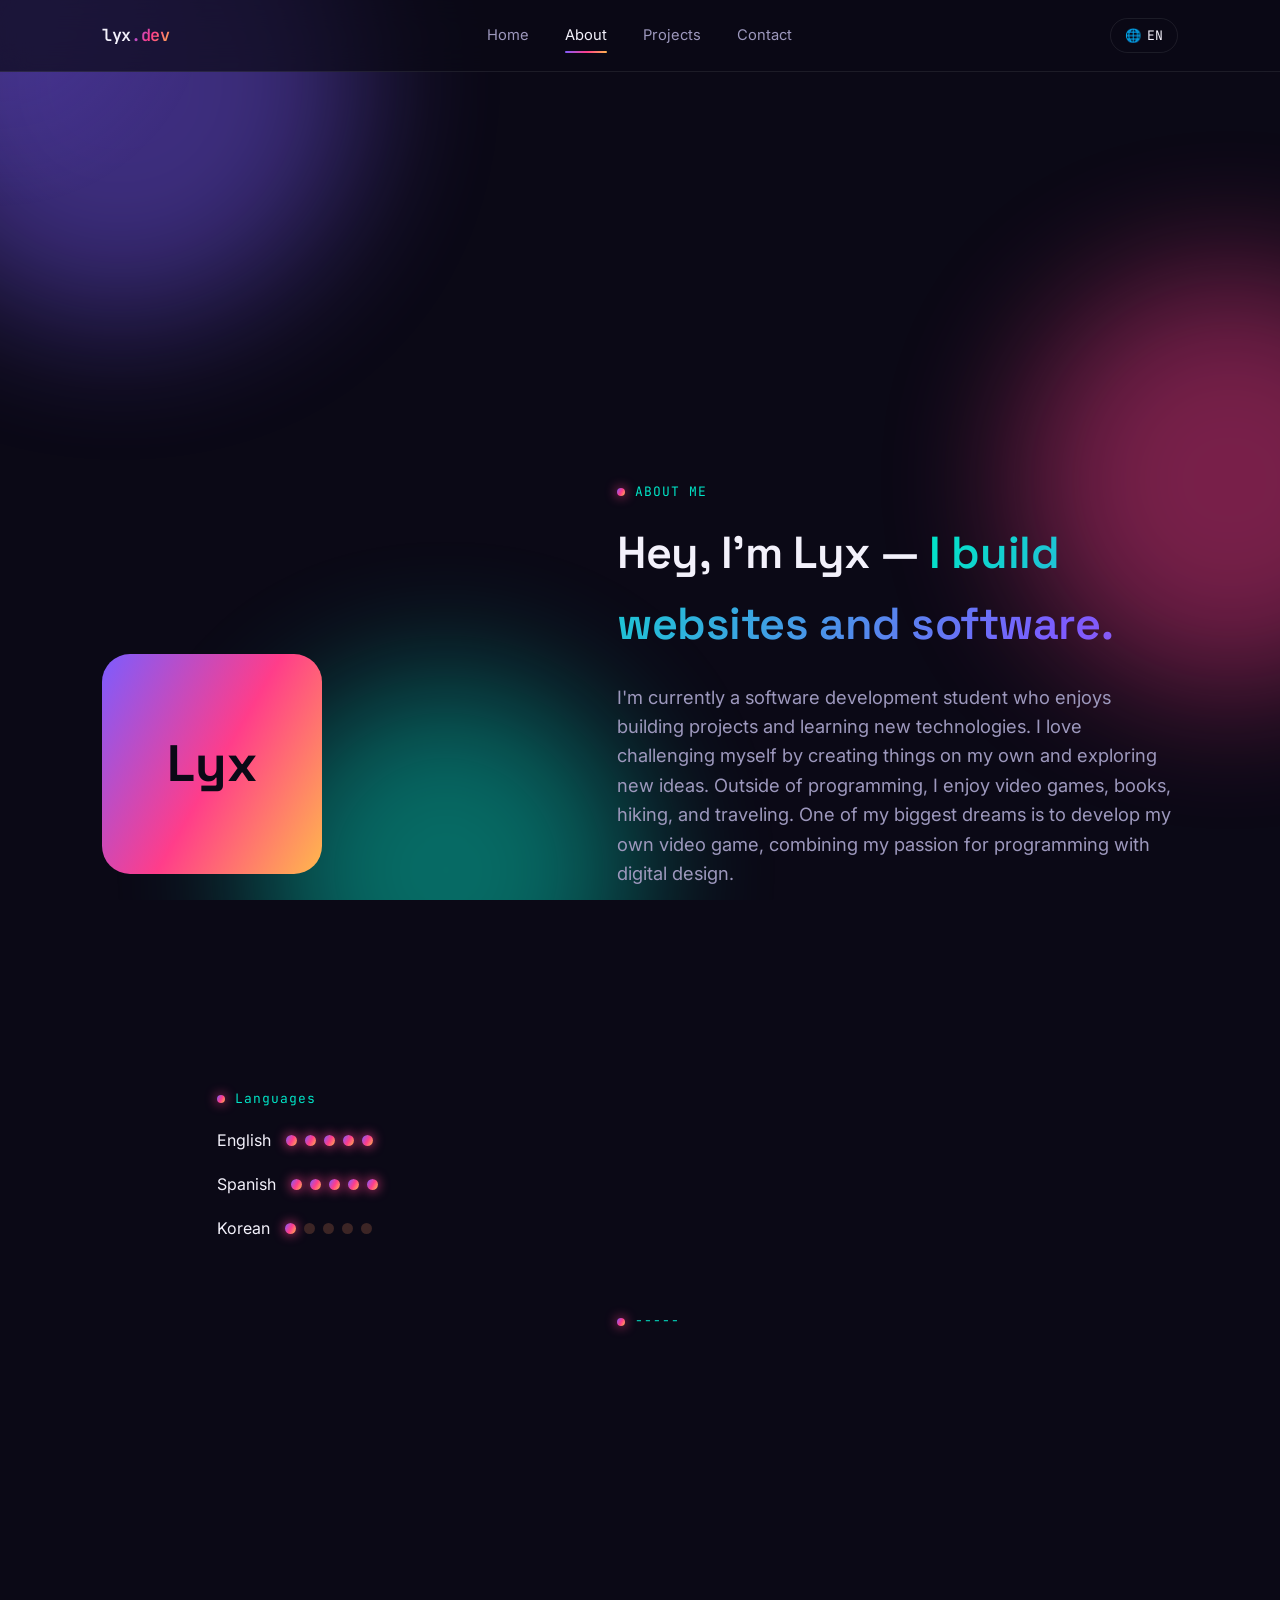
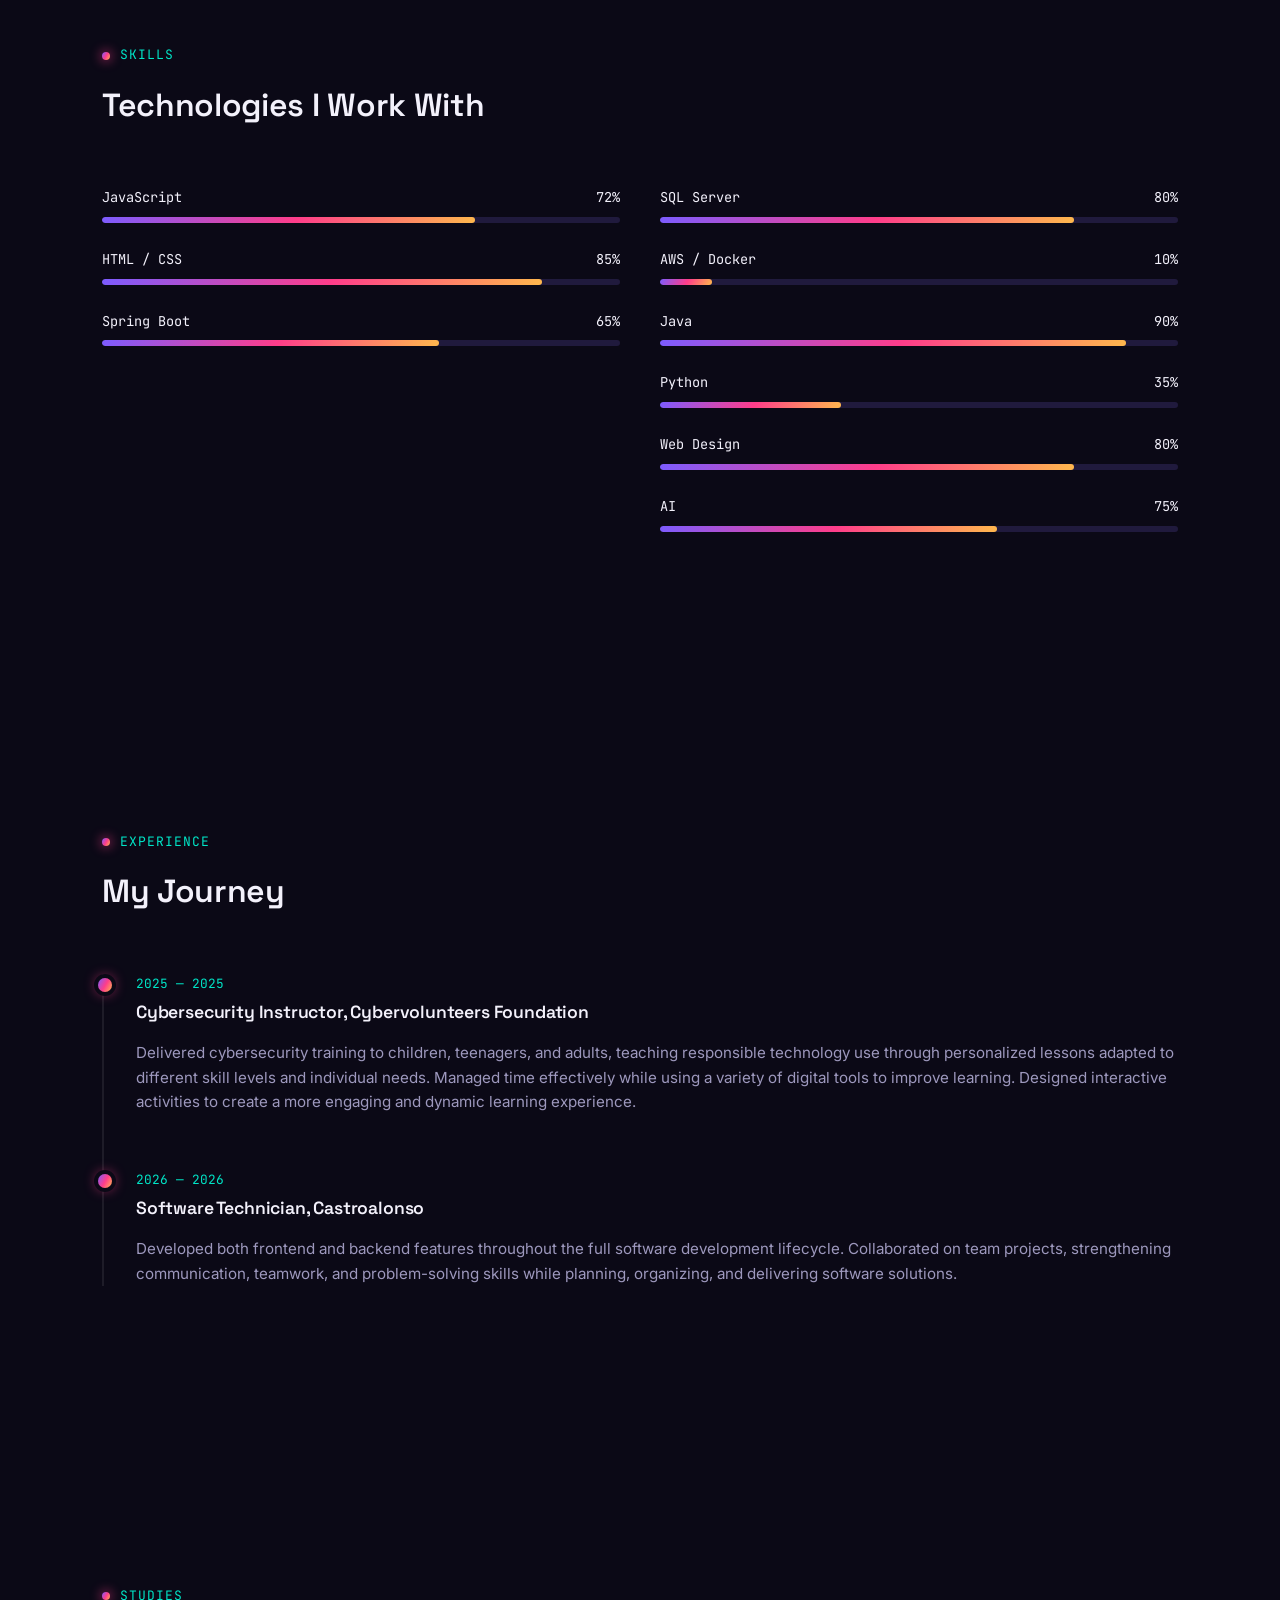
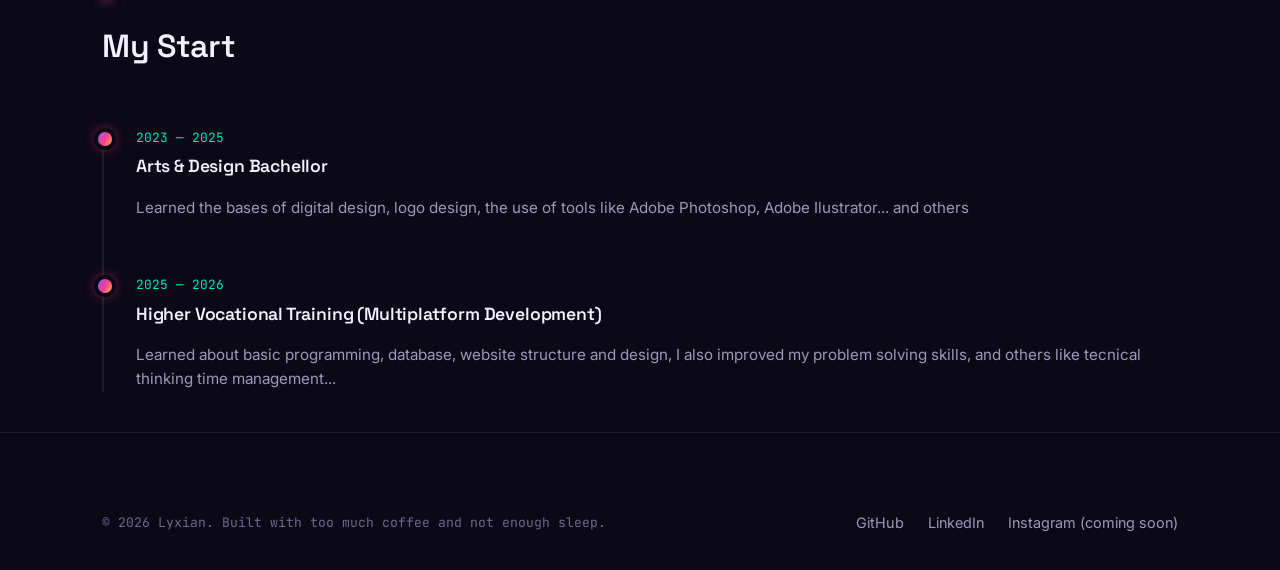
==== about.html @ 9cbb089c "Added other things likeeee languages, and modified the css" ====
<!doctype html>
<html lang="en">
	<head>
		<meta charset="UTF-8" />
		<meta name="viewport" content="width=device-width, initial-scale=1.0" />
		<title>About — Lyxian</title>

		<link rel="preconnect" href="https://fonts.googleapis.com" />
		<link
			href="https://fonts.googleapis.com/css2?family=Space+Grotesk:wght@500;600;700&family=Inter:wght@400;500;600&family=JetBrains+Mono:wght@400;500;600&display=swap"
			rel="stylesheet"
		/>

		<link rel="stylesheet" href="style.css" />
	</head>

	<body>
		<div class="blobs">
			<div class="blob blob-1"></div>
			<div class="blob blob-2"></div>
			<div class="blob blob-3"></div>
		</div>

		<div class="cursor-glow"></div>

		<header class="site-nav">
			<div class="nav-inner">
				<a href="index.html" class="logo">lyx<span>.dev</span></a>

				<nav class="nav-links">
					<a href="index.html" data-i18n="nav_home">Home</a>
					<a href="about.html" data-i18n="nav_about">About</a>
					<a href="projects.html" data-i18n="nav_projects">Projects</a>
					<a href="contact.html" data-i18n="nav_contact">Contact</a>
				</nav>

				<button class="nav-toggle" aria-label="Toggle menu">☰</button>
			</div>
		</header>

		<main>
			<section
				class="wrap"
				style="
					padding-top: 80px;
					display: grid;
					grid-template-columns: 0.9fr 1.1fr;
					gap: 56px;
					align-items: center;
				"
			>
				<div class="reveal">
					<div
						style="
							width: 220px;
							height: 220px;
							border-radius: 28px;
							background: var(--gradient-main);
							display: flex;
							align-items: center;
							justify-content: center;
							font-family: var(--font-display);
							font-size: 3.2rem;
							font-weight: 700;
							color: #0b0916;
						"
					>
						Lyx
					</div>
				</div>

				<div class="reveal">
					<p class="eyebrow" data-i18n="about_eyebrow">ABOUT ME</p>

					<h1 style="font-size: clamp(2rem, 4vw, 2.8rem)">
						<span data-i18n="about_title_1"> Hey, I'm Lyx — </span>

						<span class="gradient-text" data-i18n="about_title_2">
							I build websites and software.
						</span>
					</h1>

					<p class="lead" style="max-width: 640px" data-i18n="about_lead">
						Hello, I'm Lyx, I'm 20 years old, I'm currently a software development student who enjoys building
						projects and learning new technologies. I love challenging myself by
						creating things on my own and exploring new ideas. Outside of
						programming, I enjoy video games, books, hiking, drawing and traveling.
						I also love listening to music at every time I can.
						One of my biggest dreams is to develop my own video game, combining my
						passion for programming with digital design.
					</p>
					<div class="reveal">
					<p class="eyebrow2" data-i18n="lang_eyebrow">Languages</p>

						<p class="lead" style="max-width: 640px" data-i18n="lang_lead2">
							<div class="language-item">
  								<span class="language-name">English</span>
  									<div class="dots-container">
   										 <span class="dot active"></span>
   										 <span class="dot active"></span>
    									 <span class="dot active"></span>
  										 <span class="dot active"></span>
    									 <span class="dot active"></span> <!-- Empty dot -->
  									</div>
								</div>
						</p>
						<p class="lead" style="max-width: 640px" data-i18n="lang_lead2">
							<div class="language-item">
  								<span class="language-name">Spanish</span>
  									<div class="dots-container">
   										 <span class="dot active"></span>
   										 <span class="dot active"></span>
    									 <span class="dot active"></span>
  										 <span class="dot active"></span>
    									 <span class="dot active"></span> <!-- Empty dot -->
  									</div>
								</div>
						</p>

						<p class="lead" style="max-width: 640px" data-i18n="lang_lead2">
							<div class="language-item">
  								<span class="language-name">Korean</span>
  									<div class="dots-container">
   										 <span class="dot active"></span>
   										 <span class="dot"></span>
    									 <span class="dot"></span>
  										 <span class="dot"></span>
    									 <span class="dot"></span> <!-- Empty dot -->
  									</div>
								</div>
						</p>
					</h1>
				</div>

				<div class="reveal">
					<p class="eyebrow3" data-i18n="others_eyebrow">-----</p>
				</div>

			</section>
			<section class="wrap">
				<div class="section-head reveal">
					<p class="eyebrow" data-i18n="skills_eyebrow">SKILLS</p>
					<h2 style="font-size: 2rem" data-i18n="skills_title">
						Technologies I Work With
					</h2>
				</div>

				<div class="grid grid-2" style="gap: 40px">
					<div>
						<div class="skill-bar reveal" style="--pct: 72%">
							<div
								style="
									display: flex;
									justify-content: space-between;
									font-family: var(--font-mono);
									font-size: 0.85rem;
								"
							>
								<span>JavaScript</span><span>72%</span>
							</div>
							<div class="skill-bar-track">
								<div class="skill-bar-fill"></div>
							</div>
						</div>

						<div class="skill-bar reveal" style="--pct: 85%; margin-top: 26px">
							<div
								style="
									display: flex;
									justify-content: space-between;
									font-family: var(--font-mono);
									font-size: 0.85rem;
								"
							>
								<span>HTML / CSS</span><span>85%</span>
							</div>
							<div class="skill-bar-track">
								<div class="skill-bar-fill"></div>
							</div>
						</div>

						<div class="skill-bar reveal" style="--pct: 65%; margin-top: 26px">
							<div
								style="
									display: flex;
									justify-content: space-between;
									font-family: var(--font-mono);
									font-size: 0.85rem;
								"
							>
								<span>Spring Boot</span><span>65%</span>
							</div>
							<div class="skill-bar-track">
								<div class="skill-bar-fill"></div>
							</div>
						</div>

            
					</div>
          
					<div>
						<div class="skill-bar reveal" style="--pct: 80%">
							<div
								style="
									display: flex;
									justify-content: space-between;
									font-family: var(--font-mono);
									font-size: 0.85rem;
								"
							>
								<span>SQL Server</span><span>80%</span>
							</div>
							<div class="skill-bar-track">
								<div class="skill-bar-fill"></div>
							</div>
						</div>

						<div class="skill-bar reveal" style="--pct: 10%; margin-top: 26px">
							<div
								style="
									display: flex;
									justify-content: space-between;
									font-family: var(--font-mono);
									font-size: 0.85rem;
								"
							>
								<span>AWS / Docker</span><span>10%</span>
							</div>
							<div class="skill-bar-track">
								<div class="skill-bar-fill"></div>
							</div>
						</div>

						<div class="skill-bar reveal" style="--pct: 90%; margin-top: 26px">
							<div
								style="
									display: flex;
									justify-content: space-between;
									font-family: var(--font-mono);
									font-size: 0.85rem;
								"
							>
								<span>Java</span><span>90%</span>
							</div>
							<div class="skill-bar-track">
								<div class="skill-bar-fill"></div>
							</div>
						</div>

						<div class="skill-bar reveal" style="--pct: 35%; margin-top: 26px">
							<div
								style="
									display: flex;
									justify-content: space-between;
									font-family: var(--font-mono);
									font-size: 0.85rem;
								"
							>
								<span>Python</span><span>35%</span>
							</div>
							<div class="skill-bar-track">
								<div class="skill-bar-fill"></div>
							</div>
						</div>

						<div class="skill-bar reveal" style="--pct: 80%; margin-top: 26px">
							<div
								style="
									display: flex;
									justify-content: space-between;
									font-family: var(--font-mono);
									font-size: 0.85rem;
								"
							>
								<span>Web Design</span><span>80%</span>
							</div>
							<div class="skill-bar-track">
								<div class="skill-bar-fill"></div>
							</div>
						</div>
            <div class="skill-bar reveal" style="--pct: 65%; margin-top: 26px">
							<div
								style="
									display: flex;
									justify-content: space-between;
									font-family: var(--font-mono);
									font-size: 0.85rem;
								"
							>
								<span>AI</span><span>75%</span>
							</div>
							<div class="skill-bar-track">
								<div class="skill-bar-fill"></div>
							</div>
					</div>
				</div>
			</section>

			<section class="wrap">
				<div class="section-head reveal">
					<p class="eyebrow" data-i18n="exp_eyebrow">EXPERIENCE</p>
					<h2 style="font-size: 2rem" data-i18n="exp_title">My Journey</h2>
				</div>

				<div class="timeline reveal">
					<div class="timeline-item">
						<div class="timeline-year">2025 — 2025</div>

						<h3
							style="font-size: 1.1rem; margin-bottom: 4px"
							data-i18n="exp1_role"
						>
							Cybersecurity Instructor, Cybervolunteers Foundation
						</h3>

						<p style="color: var(--text-dim); font-size: 0.95rem">
							<span data-i18n="exp1_desc">
								Delivered cybersecurity training to children, teenagers, and
								adults, teaching responsible technology use through personalized
								lessons adapted to different skill levels and individual needs.
								Managed time effectively while using a variety of digital tools
								to improve learning. Designed interactive activities to create a
								more engaging and dynamic learning experience.
							</span>
						</p>
					</div>

					<div class="timeline-item">
						<div class="timeline-year">2026 — 2026</div>

						<h3
							style="font-size: 1.1rem; margin-bottom: 4px"
							data-i18n="exp2_role"
						>
							Software Technician, Castroalonso
						</h3>

						<p style="color: var(--text-dim); font-size: 0.95rem">
							<span data-i18n="exp2_desc">
								Developed both frontend and backend features throughout the full
								software development lifecycle. Collaborated on team projects,
								strengthening communication, teamwork, and problem-solving
								skills while planning, organizing, and delivering software
								solutions.
							</span>
						</p>
					</div>
				</div>
			</section>


			<section class="wrap2">
				<div class="section-head reveal">
					<p class="eyebrow" data-i18n="stu_eyebrow">STUDIES</p>
					<h2 style="font-size: 2rem" data-i18n="stu_title">My Start</h2>
				</div>

				<div class="timeline reveal">
					<div class="timeline-item">
						<div class="timeline-year">2023 — 2025</div>

						<h3
							style="font-size: 1.1rem; margin-bottom: 4px"
							data-i18n="stu1_role"
						>
							Arts & Design Bachellor
						</h3>

						<p style="color: var(--text-dim); font-size: 0.95rem">
							<span data-i18n="stu1_desc">
								Learned the bases of digital design, logo design, the use of tools like
								Adobe Photoshop, Adobe Ilustrator... and others
							</span>
						</p>
					</div>

					<div class="timeline-item">
						<div class="timeline-year">2025 — 2026</div>

						<h3
							style="font-size: 1.1rem; margin-bottom: 4px"
							data-i18n="stu2_role">

							Higher Vocational Training (Multiplatform Development)
						</h3>

						<p style="color: var(--text-dim); font-size: 0.95rem">
							<span data-i18n="stup2_desc">
								Learned about basic programming, database, website structure and design,
								I also improved my problem solving skills, and others like tecnical thinking
								time management...
							</span>
						</p>
					</div>
				</div>
			</section>
		</main>

		<footer>
			<div class="wrap footer-inner">
				<div class="footer-note" data-i18n="footer_note">
					© 2026 Lyxian. Built with too much coffee and not enough sleep.
				</div>

				<div class="footer-links">
					<a href="https://github.com/Lyxian0906">GitHub</a>
					<a href="https://www.linkedin.com/in/alba-manzano-lópez">LinkedIn</a>
					<a href="">Instagram (coming soon)</a>
				</div>
			</div>
		</footer>

		<script src="translations.js"></script>
		<script src="i18n.js"></script>
		<script src="script.js"></script>

		<script>
			document.querySelectorAll(".skill-bar").forEach((bar) => {
				const obs = new IntersectionObserver(
					(entries) => {
						entries.forEach((e) => {
							if (e.isIntersecting) {
								bar.classList.add("in");
								obs.unobserve(bar);
							}
						});
					},
					{ threshold: 0.3 },
				);

				obs.observe(bar);
			});
		</script>
	</body>
</html>
---- style.css ----
/* ============================================
   TOKENS
   ============================================ */
:root {
	--bg: #0b0916;
	--bg-soft: #120f24;
	--surface: #181430;
	--surface-2: #201a3d;
	--border: rgba(255, 255, 255, 0.08);
	--text: #f3f1fb;
	--text-dim: #9d98bd;
	--text-faint: #6b6790;

	--violet: #7c5cff;
	--pink: #ff3d8a;
	--amber: #ffb84d;
	--cyan: #00e5c7;

	--gradient-main: linear-gradient(
		120deg,
		var(--violet) 0%,
		var(--pink) 52%,
		var(--amber) 100%
	);
	--gradient-cyan: linear-gradient(120deg, var(--cyan), var(--violet));
	--gradient-text: linear-gradient(
		120deg,
		var(--cyan) 0%,
		var(--violet) 45%,
		var(--pink) 100%
	);

	--font-display: "Space Grotesk", sans-serif;
	--font-body: "Inter", sans-serif;
	--font-mono: "JetBrains Mono", monospace;

	--radius: 18px;
	--radius-sm: 10px;
	--ease: cubic-bezier(0.16, 0.84, 0.44, 1);
}

* {
	box-sizing: border-box;
}
html {
	scroll-behavior: smooth;
}

@media (prefers-reduced-motion: reduce) {
	html {
		scroll-behavior: auto;
	}
	*,
	*::before,
	*::after {
		animation-duration: 0.001ms !important;
		animation-iteration-count: 1 !important;
		transition-duration: 0.001ms !important;
		scroll-behavior: auto !important;
	}
}

body {
	margin: 0;
	background: var(--bg);
	color: var(--text);
	font-family: var(--font-body);
	line-height: 1.6;
	overflow-x: hidden;
	-webkit-font-smoothing: antialiased;
}

a {
	color: inherit;
	text-decoration: none;
}
ul {
	list-style: none;
	margin: 0;
	padding: 0;
}
img {
	max-width: 100%;
	display: block;
}

::selection {
	background: var(--pink);
	color: var(--bg);
}

:focus-visible {
	outline: 2px solid var(--cyan);
	outline-offset: 3px;
	border-radius: 4px;
}

.wrap {
	max-width: 1140px;
	margin: 0 auto;
	margin-top: 30px;
	padding: 0 32px;
}

.wrap2 {
	max-width: 1140px;
	margin: 0 auto;
	margin-top: 150px;
	padding: 0 32px;
}

.eyebrow {
	font-family: var(--font-mono);
	font-size: 13px;
	letter-spacing: 0.08em;
	color: var(--cyan);
	display: flex;
	align-items: center;
	gap: 10px;
	margin: 0 0 14px;
  margin-top: 300px;
}

.eyebrow2 {
	font-family: var(--font-mono);
	font-size: 13px;
	letter-spacing: 0.08em;
	color: var(--cyan);
	display: flex;
	align-items: center;
	gap: 10px;
	margin: 0 0 14px;
  position: relative;
  left: -400px;
  margin-top: 200px;
  
}

.eyebrow3 {
	font-family: var(--font-mono);
	font-size: 13px;
	letter-spacing: 0.08em;
	color: var(--cyan);
	display: flex;
	align-items: center;
	gap: 10px;
	margin-top:70px ;
  
}

.eyebrow::before, .eyebrow2::before, .eyebrow3::before {
	content: "";
	width: 8px;
	height: 8px;
	border-radius: 50%;
	background: var(--gradient-main);
	box-shadow: 0 0 12px var(--pink);
  
}


.language-item {
  display: flex;
  gap: 15px;
  position: relative;
  align-items: center;
  left: -400px;
}

/* Dots spacing container */
.dots-container {
  display: flex;
  gap: 8px; /* Space between dots */
}

/* Base dot style (Empty/Inactive) */
.dot {
  width: 12px;
  height: 12px;
  border-radius: 50%;
  background-color: #3c2525; /* Light gray for empty dots */
  display: inline-block;
}

/* Active dot style (Filled) */
.dot.active {
background: var(--gradient-main);
box-shadow: 0 0 12px var(--pink);
}


h1,
h2,
h3,
h4 {
	font-family: var(--font-display);
	font-weight: 600;
	letter-spacing: -0.01em;
	margin: 0 0 0.5em;
	color: var(--text);
}

.gradient-text {
	background: var(--gradient-text);
	background-size: 200% 200%;
	-webkit-background-clip: text;
	background-clip: text;
	color: transparent;
	animation: gradientShift 8s ease infinite;
}

@keyframes gradientShift {
	0%,
	100% {
		background-position: 0% 50%;
	}
	50% {
		background-position: 100% 50%;
	}
}

p.lead {
	font-size: 1.15rem;
	color: var(--text-dim);
	max-width: 560px;
}

/* ============================================
   AMBIENT BACKGROUND BUBBLES THING
   ============================================ */
.blobs {
	position: fixed;
	inset: 0;
	z-index: 0;
	overflow: hidden;
	pointer-events: none;
}
.blob {
	position: absolute;
	border-radius: 50%;
	filter: blur(70px);
	opacity: 0.45;
	will-change: transform;
}
.blob-1 {
	width: 480px;
	height: 480px;
	background: var(--violet);
	top: -160px;
	left: -120px;
	animation: float1 22s ease-in-out infinite;
}
.blob-2 {
	width: 420px;
	height: 420px;
	background: var(--pink);
	top: 30%;
	right: -160px;
	animation: float2 26s ease-in-out infinite;
}
.blob-3 {
	width: 380px;
	height: 380px;
	background: var(--cyan);
	bottom: -160px;
	left: 20%;
	animation: float3 30s ease-in-out infinite;
}
@keyframes float1 {
	0%,
	100% {
		transform: translate(0, 0) scale(1);
	}
	50% {
		transform: translate(60px, 80px) scale(1.15);
	}
}
@keyframes float2 {
	0%,
	100% {
		transform: translate(0, 0) scale(1);
	}
	50% {
		transform: translate(-70px, 60px) scale(0.9);
	}
}
@keyframes float3 {
	0%,
	100% {
		transform: translate(0, 0) scale(1);
	}
	50% {
		transform: translate(50px, -60px) scale(1.1);
	}
}

.cursor-glow {
	position: fixed;
	width: 420px;
	height: 420px;
	border-radius: 50%;
	background: radial-gradient(
		circle,
		rgba(124, 92, 255, 0.18),
		transparent 70%
	);
	pointer-events: none;
	z-index: 0;
	transform: translate(-50%, -50%);
	transition: opacity 0.3s;
	will-change: left, top;
}

main {
	position: relative;
	z-index: 1;
}

/* ============================================
   NAV
   ============================================ */
header.site-nav {
	position: sticky;
	top: 0;
	z-index: 50;
	backdrop-filter: blur(14px);
	background: rgba(11, 9, 22, 0.7);
	border-bottom: 1px solid var(--border);
}
.nav-inner {
	display: flex;
	align-items: center;
	justify-content: space-between;
	padding: 18px 32px;
	max-width: 1140px;
	margin: 0 auto;
}
.logo {
	font-family: var(--font-mono);
	font-weight: 600;
	font-size: 1.05rem;
	letter-spacing: -0.02em;
}
.logo span {
	background: var(--gradient-main);
	-webkit-background-clip: text;
	background-clip: text;
	color: transparent;
}
.nav-links {
	display: flex;
	gap: 36px;
}
.nav-links a {
	position: relative;
	font-size: 0.92rem;
	color: var(--text-dim);
	padding: 4px 0;
	transition: color 0.25s var(--ease);
}
.nav-links a::after {
	content: "";
	position: absolute;
	left: 0;
	bottom: -2px;
	width: 0;
	height: 2px;
	background: var(--gradient-main);
	transition: width 0.3s var(--ease);
	border-radius: 2px;
}
.nav-links a:hover,
.nav-links a.active {
	color: var(--text);
}
.nav-links a:hover::after,
.nav-links a.active::after {
	width: 100%;
}

.nav-toggle {
	display: none;
	background: none;
	border: none;
	color: var(--text);
	font-size: 1.6rem;
	cursor: pointer;
}

/* -----------Language switcher---------- */
.lang-switcher {
	position: relative;
}
.lang-trigger {
	display: flex;
	align-items: center;
	gap: 6px;
	background: transparent;
	border: 1px solid var(--border);
	color: var(--text);
	font-family: var(--font-mono);
	font-size: 0.82rem;
	padding: 8px 14px;
	border-radius: 999px;
	cursor: pointer;
	transition:
		border-color 0.25s var(--ease),
		color 0.25s var(--ease);
}
.lang-trigger:hover {
	border-color: var(--cyan);
	color: var(--cyan);
}
.lang-menu {
	position: absolute;
	top: calc(100% + 10px);
	right: 0;
	min-width: 160px;
	background: var(--surface);
	border: 1px solid var(--border);
	border-radius: var(--radius-sm);
	padding: 6px;
	display: flex;
	flex-direction: column;
	gap: 2px;
	opacity: 0;
	visibility: hidden;
	transform: translateY(-6px);
	transition:
		opacity 0.2s var(--ease),
		transform 0.2s var(--ease),
		visibility 0.2s;
	z-index: 60;
	box-shadow: 0 20px 50px -20px rgba(0, 0, 0, 0.6);
}
.lang-menu.open {
	opacity: 1;
	visibility: visible;
	transform: translateY(0);
}
.lang-option {
	background: transparent;
	border: none;
	text-align: left;
	color: var(--text-dim);
	font-family: var(--font-body);
	font-size: 0.88rem;
	padding: 9px 12px;
	border-radius: 8px;
	cursor: pointer;
	transition:
		background 0.2s,
		color 0.2s;
}
.lang-option:hover {
	background: var(--surface-2);
	color: var(--text);
}
.lang-option.active-lang {
	color: var(--cyan);
	font-weight: 600;
}

@media (max-width: 760px) {
	.lang-menu {
		right: -10px;
	}
}

@media (max-width: 760px) {
	.nav-links {
		position: absolute;
		top: 100%;
		left: 0;
		right: 0;
		flex-direction: column;
		gap: 0;
		background: var(--bg-soft);
		border-bottom: 1px solid var(--border);
		max-height: 0;
		overflow: hidden;
		transition: max-height 0.35s var(--ease);
	}
	.nav-links.open {
		max-height: 320px;
	}
	.nav-links a {
		padding: 16px 32px;
		width: 100%;
		display: block;
		border-top: 1px solid var(--border);
	}
	.nav-toggle {
		display: block;
	}
}

/* ============================================
   BUTTONS
   ============================================ */
.btn {
	display: inline-flex;
	align-items: center;
	gap: 8px;
	font-family: var(--font-mono);
	font-size: 0.88rem;
	padding: 13px 26px;
	border-radius: 999px;
	cursor: pointer;
	border: 1px solid transparent;
	transition:
		transform 0.25s var(--ease),
		box-shadow 0.25s var(--ease);
}
.btn:hover {
	transform: translateY(-2px);
}
.btn-primary {
	background: var(--gradient-main);
	color: #0b0916;
	font-weight: 600;
	box-shadow: 0 8px 30px -8px rgba(255, 61, 138, 0.5);
}
.btn-primary:hover {
	box-shadow: 0 14px 40px -8px rgba(255, 61, 138, 0.65);
}
.btn-ghost {
	background: transparent;
	color: var(--text);
	border-color: var(--border);
}
.btn-ghost:hover {
	border-color: var(--cyan);
	color: var(--cyan);
}

/* ============================================
   HERO / TERMINAL SIGNATURE
   ============================================ */
.hero {
	padding: 96px 0 60px;
	display: grid;
	grid-template-columns: 1.1fr 0.9fr;
	gap: 48px;
	align-items: center;
}
.hero-actions {
	display: flex;
	gap: 16px;
	margin-top: 34px;
	flex-wrap: wrap;
}
.hero-stats {
	display: flex;
	gap: 36px;
	margin-top: 48px;
}
.hero-stats div strong {
	display: block;
	font-family: var(--font-display);
	font-size: 1.6rem;
	background: var(--gradient-main);
	-webkit-background-clip: text;
	background-clip: text;
	color: transparent;
}
.hero-stats div span {
	font-size: 0.8rem;
	color: var(--text-faint);
	font-family: var(--font-mono);
}

.terminal {
	background: linear-gradient(180deg, var(--surface), var(--surface-2));
	border: 1px solid var(--border);
	border-radius: var(--radius);
	overflow: hidden;
	box-shadow: 0 30px 80px -30px rgba(124, 92, 255, 0.35);
	animation: floatCard 7s ease-in-out infinite;
}
@keyframes floatCard {
	0%,
	100% {
		transform: translateY(0);
	}
	50% {
		transform: translateY(-10px);
	}
}
.terminal-bar {
	display: flex;
	align-items: center;
	gap: 8px;
	padding: 14px 18px;
	background: rgba(255, 255, 255, 0.03);
	border-bottom: 1px solid var(--border);
}
.dot {
	width: 11px;
	height: 11px;
	border-radius: 50%;
}
.dot-1 {
	background: #ff5f57;
}
.dot-2 {
	background: #febc2e;
}
.dot-3 {
	background: #28c840;
}
.terminal-title {
	margin-left: 8px;
	font-family: var(--font-mono);
	font-size: 0.75rem;
	color: var(--text-faint);
}
.terminal-body {
	padding: 26px 24px;
	font-family: var(--font-mono);
	font-size: 0.92rem;
	min-height: 220px;
}
.terminal-body .line {
	margin-bottom: 10px;
	white-space: pre-wrap;
}
.tk-key {
	color: var(--pink);
}
.tk-fn {
	color: var(--cyan);
}
.tk-str {
	color: var(--amber);
}
.tk-com {
	color: var(--text-faint);
}
.tk-var {
	color: #b9a6ff;
}
.caret {
	display: inline-block;
	width: 8px;
	height: 1.1em;
	background: var(--cyan);
	vertical-align: -2px;
	animation: blink 1s steps(1) infinite;
}
@keyframes blink {
	50% {
		opacity: 0;
	}
}

@media (max-width: 860px) {
	.hero {
		grid-template-columns: 1fr;
		padding-top: 60px;
	}
}

/* ============================================
   SECTIONS
   ============================================ */
section {
	padding: 90px 0;
}
.section-head {
	max-width: 620px;
	margin-bottom: 56px;
}

.reveal {
	opacity: 0;
	transform: translateY(28px);
	transition:
		opacity 0.7s var(--ease),
		transform 0.7s var(--ease);
}
.reveal.in {
	opacity: 1;
	transform: translateY(0);
}

/* Marquee */
.marquee {
	border-top: 1px solid var(--border);
	border-bottom: 1px solid var(--border);
	padding: 22px 0;
	overflow: hidden;
	white-space: nowrap;
}
.marquee-track {
	display: inline-flex;
	gap: 48px;
	animation: scroll 26s linear infinite;
}
.marquee-track span {
	font-family: var(--font-mono);
	font-size: 1rem;
	color: var(--text-faint);
	display: inline-flex;
	align-items: center;
	gap: 48px;
}
.marquee-track span b {
	color: var(--text);
	font-weight: 500;
}
@keyframes scroll {
	from {
		transform: translateX(0);
	}
	to {
		transform: translateX(-50%);
	}
}

/* Cards grid */
.grid {
	display: grid;
	gap: 26px;
}
.grid-3 {
	grid-template-columns: repeat(3, 1fr);
}
.grid-2 {
	grid-template-columns: repeat(2, 1fr);
}
@media (max-width: 860px) {
	.grid-3 {
		grid-template-columns: 1fr;
	}
	.grid-2 {
		grid-template-columns: 1fr;
	}
}

.card {
	position: relative;
	background: var(--surface);
	border: 1px solid var(--border);
	border-radius: var(--radius);
	padding: 30px;
	transition:
		transform 0.35s var(--ease),
		border-color 0.35s var(--ease);
}
.card:hover {
	transform: translateY(-6px);
	border-color: rgba(255, 255, 255, 0.18);
}
.card::before {
	content: "";
	position: absolute;
	inset: -1px;
	border-radius: var(--radius);
	background: var(--gradient-main);
	opacity: 0;
	z-index: -1;
	transition: opacity 0.35s var(--ease);
}
.card-glow {
	position: relative;
}
.card-glow::after {
	content: "";
	position: absolute;
	inset: 0;
	border-radius: var(--radius);
	background: var(--gradient-main);
	opacity: 0;
	z-index: -2;
	filter: blur(20px);
	transition: opacity 0.35s var(--ease);
}
.card-glow:hover::after {
	opacity: 0.35;
}

.icon-tile {
	width: 46px;
	height: 46px;
	border-radius: 12px;
	display: flex;
	align-items: center;
	justify-content: center;
	background: var(--gradient-main);
	font-size: 1.2rem;
	margin-bottom: 18px;
}

.tag {
	font-family: var(--font-mono);
	font-size: 0.72rem;
	padding: 4px 10px;
	border-radius: 999px;
	border: 1px solid var(--border);
	color: var(--text-dim);
	display: inline-block;
}

/* Footer */
footer {
	border-top: 1px solid var(--border);
	padding: 48px 0 36px;
	margin-top: 40px;
}
.footer-inner {
	display: flex;
	justify-content: space-between;
	align-items: center;
	flex-wrap: wrap;
	gap: 20px;
}
.footer-links {
	display: flex;
	gap: 24px;
}
.footer-links a {
	color: var(--text-dim);
	font-size: 0.9rem;
	transition: color 0.2s;
}
.footer-links a:hover {
	color: var(--cyan);
}
.footer-note {
	color: var(--text-faint);
	font-size: 0.82rem;
	font-family: var(--font-mono);
}

/*ABOUT*/
.timeline {
	position: relative;
	margin-top: 20px;
	padding-left: 32px;
	border-left: 2px solid var(--border);
}
.timeline-item {
	position: relative;
	padding-bottom: 40px;
}
.timeline-item:last-child {
	padding-bottom: 0;
}
.timeline-item::before {
	content: "";
	position: absolute;
	left: -38px;
	top: 4px;
	width: 14px;
	height: 14px;
	border-radius: 50%;
	background: var(--gradient-main);
	box-shadow:
		0 0 0 4px var(--bg),
		0 0 14px var(--pink);
}
.timeline-year {
	font-family: var(--font-mono);
	font-size: 0.8rem;
	color: var(--cyan);
	margin-bottom: 4px;
}
.skill-bar-track {
	height: 6px;
	border-radius: 6px;
	background: var(--surface-2);
	overflow: hidden;
	margin-top: 8px;
}
.skill-bar-fill {
	height: 100%;
	background: var(--gradient-main);
	border-radius: 6px;
	width: 0;
	transition: width 1.2s var(--ease);
}
.skill-bar.in .skill-bar-fill {
	width: var(--pct);
}

/*CONTACT*/
.form-field {
	margin-bottom: 22px;
}
.form-field label {
	display: block;
	font-family: var(--font-mono);
	font-size: 0.78rem;
	color: var(--text-dim);
	margin-bottom: 8px;
	letter-spacing: 0.03em;
}
.form-field input,
.form-field textarea {
	width: 100%;
	background: var(--surface-2);
	border: 1px solid var(--border);
	border-radius: var(--radius-sm);
	padding: 13px 16px;
	color: var(--text);
	font-family: var(--font-body);
	font-size: 0.95rem;
	transition:
		border-color 0.25s var(--ease),
		box-shadow 0.25s var(--ease);
}
.form-field input:focus,
.form-field textarea:focus {
	outline: none;
	border-color: var(--cyan);
	box-shadow: 0 0 0 3px rgba(0, 229, 199, 0.15);
}
.form-field textarea {
	resize: vertical;
	min-height: 130px;
}
.contact-info-item {
	display: flex;
	gap: 16px;
	align-items: flex-start;
	margin-bottom: 26px;
}
.contact-info-item .icon-tile {
	margin-bottom: 0;
	flex-shrink: 0;
	width: 42px;
	height: 42px;
	font-size: 1rem;
}

/*pROYECTS*/

.filters {
	display: flex;
	gap: 12px;
	flex-wrap: wrap;
	margin-bottom: 44px;
}
.filter-btn {
	font-family: var(--font-mono);
	font-size: 0.82rem;
	padding: 9px 18px;
	border-radius: 999px;
	border: 1px solid var(--border);
	background: transparent;
	color: var(--text-dim);
	cursor: pointer;
	transition: all 0.25s var(--ease);
}
.filter-btn:hover {
	border-color: var(--cyan);
	color: var(--text);
}
.filter-btn.active-filter {
	background: var(--gradient-main);
	color: #0b0916;
	border-color: transparent;
	font-weight: 600;
}
.project-card-top {
	display: flex;
	justify-content: space-between;
	align-items: flex-start;
}
.project-links a {
	font-family: var(--font-mono);
	font-size: 0.8rem;
	color: var(--text-dim);
	margin-left: 14px;
	transition: color 0.2s;
}
.project-links a:hover {
	color: var(--cyan);
}
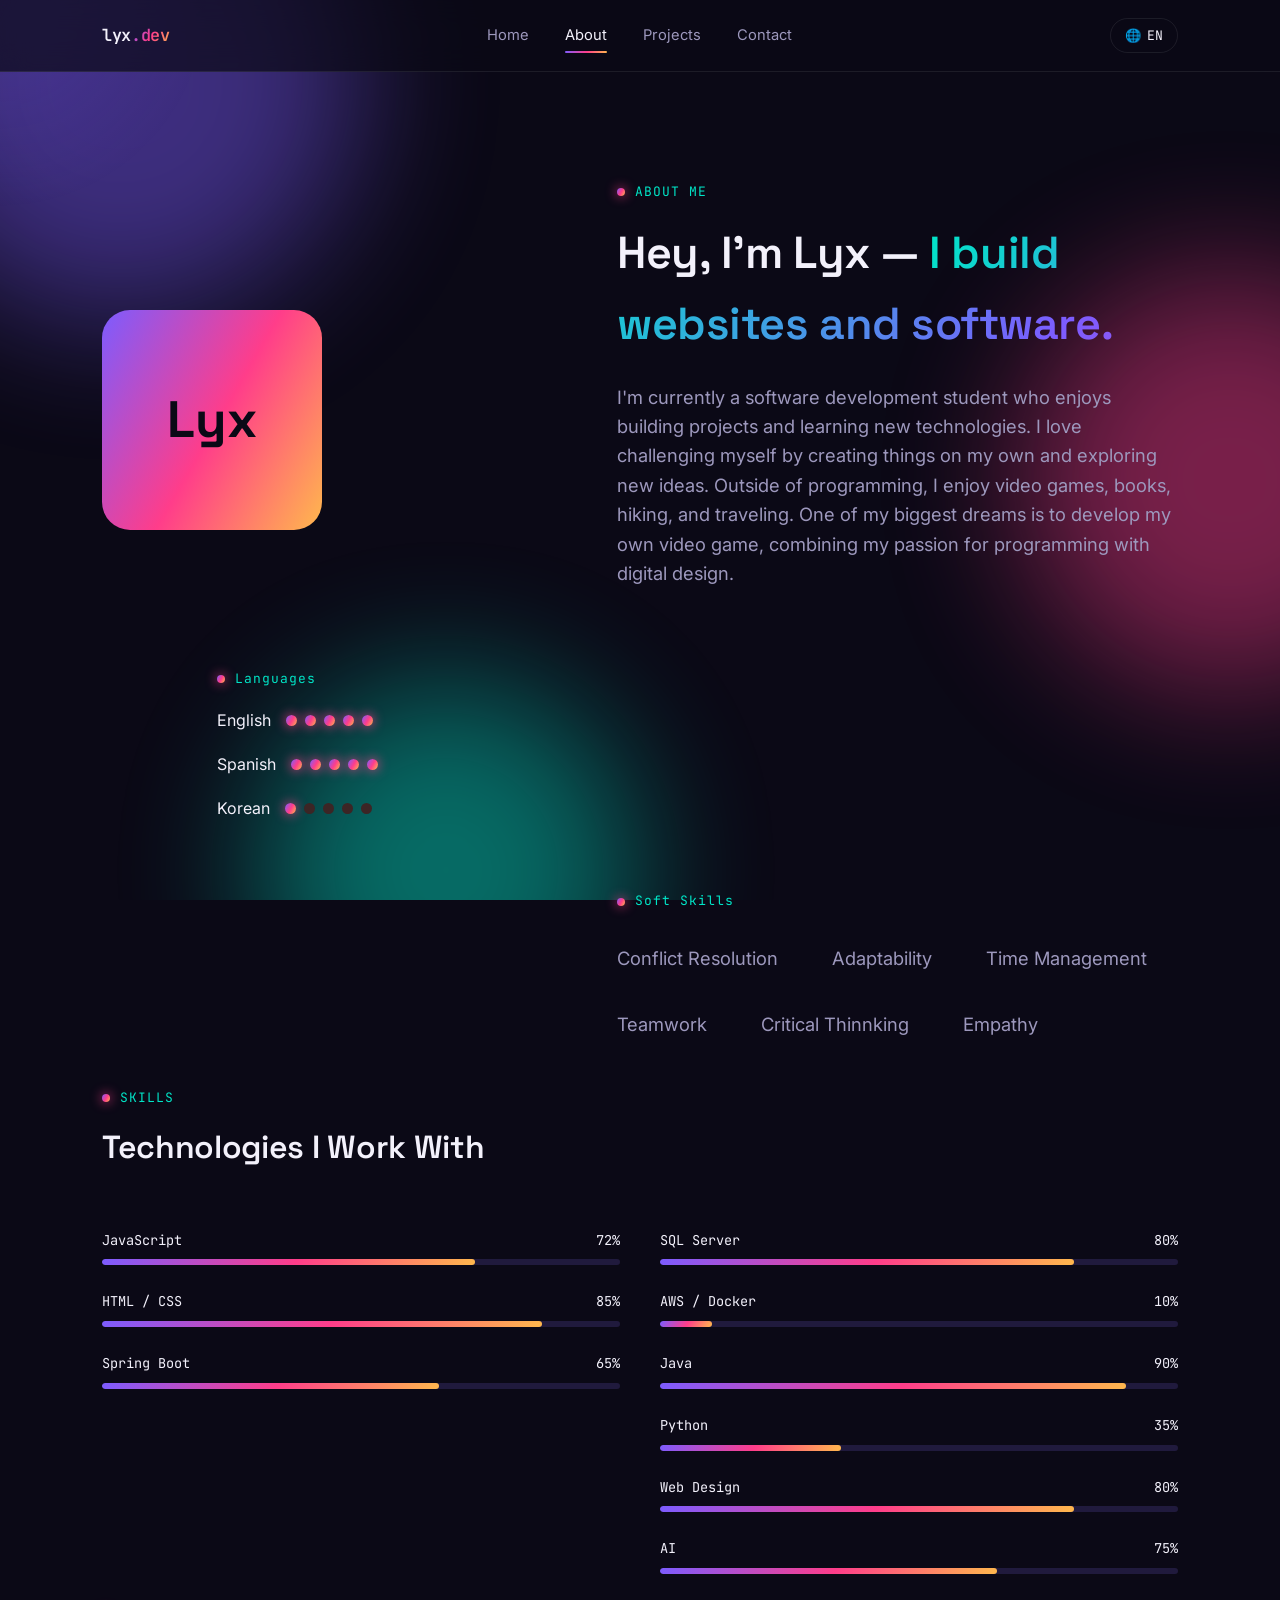
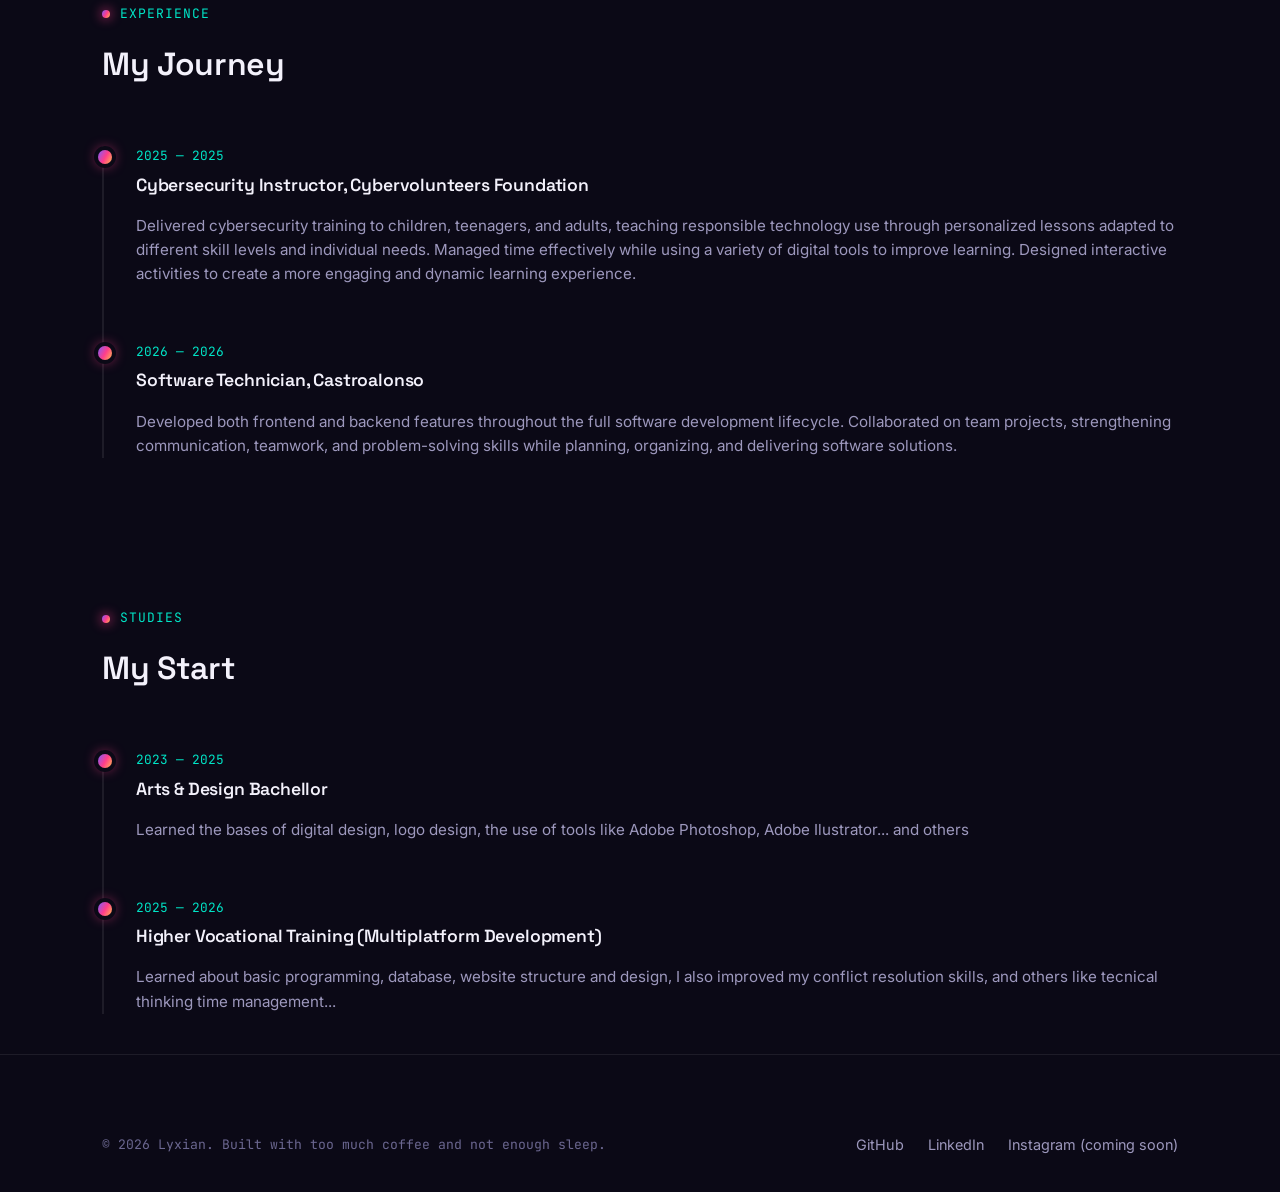
==== commit ee609a0d: "Added skills 2.0, fixed css, added 2 more proyects" ====
--- a/about.html
+++ b/about.html
@@ -62,6 +62,7 @@
 							font-family: var(--font-display);
 							font-size: 3.2rem;
 							font-weight: 700;
+							margin-bottom: 400px;
 							color: #0b0916;
 						"
 					>
@@ -127,19 +128,29 @@
   										 <span class="dot"></span>
     									 <span class="dot"></span> <!-- Empty dot -->
   									</div>
-								</div>
+							</div>
 						</p>
 					</h1>
 				</div>
 
 				<div class="reveal">
-					<p class="eyebrow3" data-i18n="others_eyebrow">-----</p>
+					<p class="eyebrow3" data-i18n="others_eyebrow">Soft Skills</p>
+					<div class="skills-grid">
+					<p class="lead" style="max-width: 640px" data-i18n="skills1_lead">Conflict Resolution</p>
+					<p class="lead" style="max-width: 640px" data-i18n="skills2_lead">Adaptability</p>	
+					<p class="lead" style="max-width: 640px" data-i18n="skills3_lead">Time Management</p>	
+					</div>
+					<div class="skills-grid2">
+					<p class="lead" style="max-width: 640px" data-i18n="skills1_lead">Teamwork</p>
+					<p class="lead" style="max-width: 640px" data-i18n="skills2_lead">Critical Thinnking</p>	
+					<p class="lead" style="max-width: 640px" data-i18n="skills3_lead">Empathy</p>	
+					</div>
 				</div>
 
 			</section>
 			<section class="wrap">
 				<div class="section-head reveal">
-					<p class="eyebrow" data-i18n="skills_eyebrow">SKILLS</p>
+					<p class="eyebrow" data-i18n="skills_eyebrow">SKILLS 2.0</p>
 					<h2 style="font-size: 2rem" data-i18n="skills_title">
 						Technologies I Work With
 					</h2>
@@ -387,7 +398,7 @@
 						<p style="color: var(--text-dim); font-size: 0.95rem">
 							<span data-i18n="stup2_desc">
 								Learned about basic programming, database, website structure and design,
-								I also improved my problem solving skills, and others like tecnical thinking
+								I also improved my conflict resolution skills, and others like tecnical thinking
 								time management...
 							</span>
 						</p>
--- a/style.css
+++ b/style.css
@@ -118,7 +118,6 @@
 	align-items: center;
 	gap: 10px;
 	margin: 0 0 14px;
-  margin-top: 300px;
 }
 
 .eyebrow2 {
@@ -132,7 +131,7 @@
 	margin: 0 0 14px;
   position: relative;
   left: -400px;
-  margin-top: 200px;
+  margin-top: 80px;
   
 }
 
@@ -223,6 +222,26 @@
 	font-size: 1.15rem;
 	color: var(--text-dim);
 	max-width: 560px;
+}
+.skills-grid {
+  display: flex;
+  flex-direction: row; 
+  gap: 54px;           
+  max-width: 640px;   
+
+}
+
+.skills-grid2 {
+  display: flex;
+  flex-direction: row; 
+  gap: 54px;           
+  max-width: 640px;   
+  margin-top: 20;
+  
+}
+
+.skills-grid .lead .skills-grid2{
+  margin: 0; 
 }
 
 /* ============================================
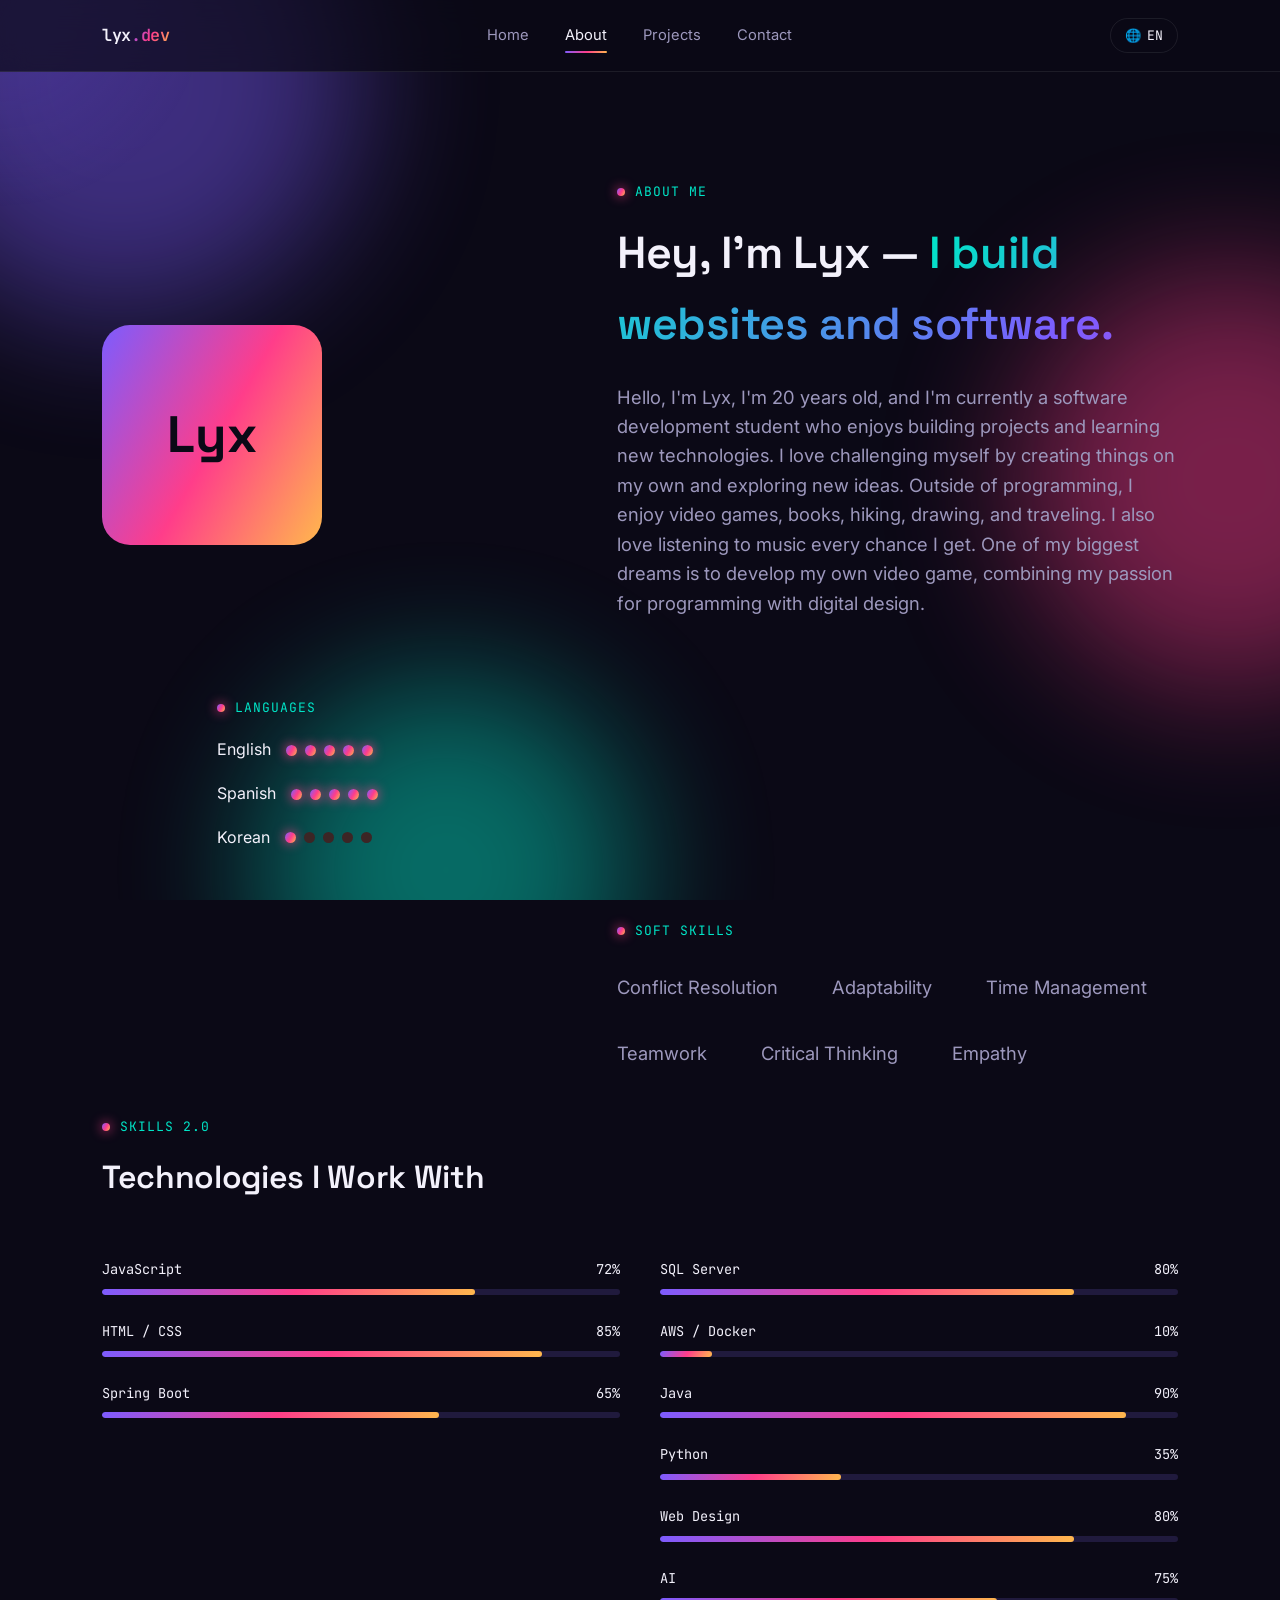
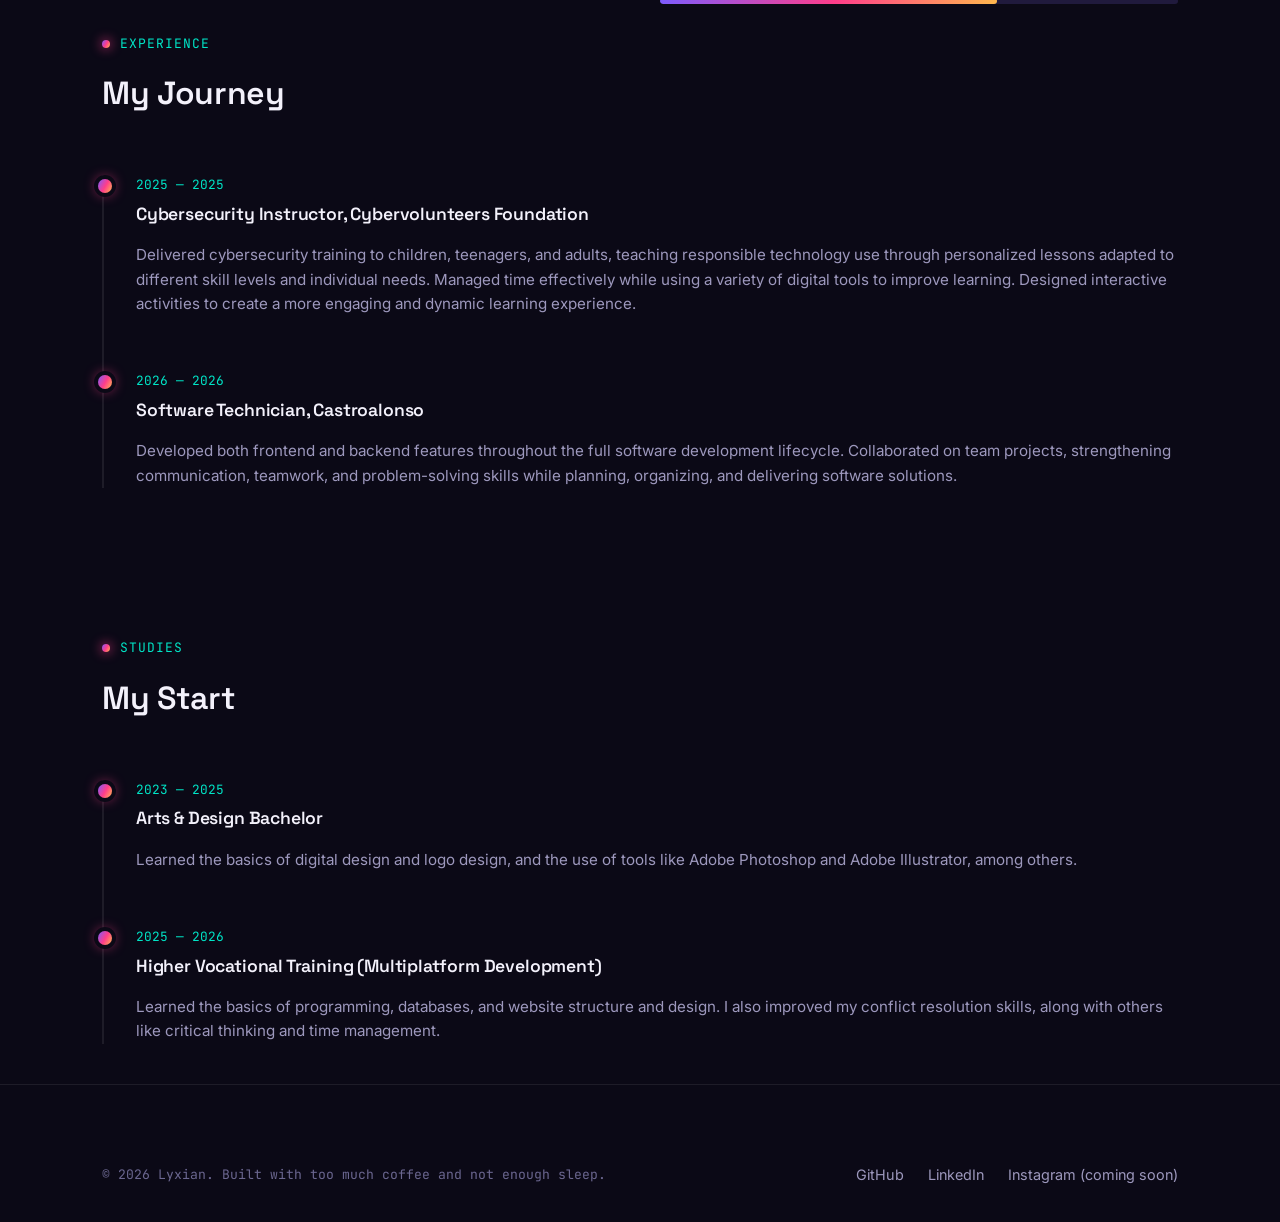
==== commit bf304fd4: "More translations" ====
--- a/about.html
+++ b/about.html
@@ -93,9 +93,9 @@
 					<div class="reveal">
 					<p class="eyebrow2" data-i18n="lang_eyebrow">Languages</p>
 
-						<p class="lead" style="max-width: 640px" data-i18n="lang_lead2">
+						<p class="lead" style="max-width: 640px">
 							<div class="language-item">
-  								<span class="language-name">English</span>
+  								<span class="language-name" data-i18n="lang_name_en">English</span>
   									<div class="dots-container">
    										 <span class="dot active"></span>
    										 <span class="dot active"></span>
@@ -105,9 +105,9 @@
   									</div>
 								</div>
 						</p>
-						<p class="lead" style="max-width: 640px" data-i18n="lang_lead2">
+						<p class="lead" style="max-width: 640px">
 							<div class="language-item">
-  								<span class="language-name">Spanish</span>
+  								<span class="language-name" data-i18n="lang_name_es">Spanish</span>
   									<div class="dots-container">
    										 <span class="dot active"></span>
    										 <span class="dot active"></span>
@@ -118,9 +118,9 @@
 								</div>
 						</p>
 
-						<p class="lead" style="max-width: 640px" data-i18n="lang_lead2">
+						<p class="lead" style="max-width: 640px">
 							<div class="language-item">
-  								<span class="language-name">Korean</span>
+  								<span class="language-name" data-i18n="lang_name_ko">Korean</span>
   									<div class="dots-container">
    										 <span class="dot active"></span>
    										 <span class="dot"></span>
@@ -141,9 +141,9 @@
 					<p class="lead" style="max-width: 640px" data-i18n="skills3_lead">Time Management</p>	
 					</div>
 					<div class="skills-grid2">
-					<p class="lead" style="max-width: 640px" data-i18n="skills1_lead">Teamwork</p>
-					<p class="lead" style="max-width: 640px" data-i18n="skills2_lead">Critical Thinnking</p>	
-					<p class="lead" style="max-width: 640px" data-i18n="skills3_lead">Empathy</p>	
+					<p class="lead" style="max-width: 640px" data-i18n="skills4_lead">Teamwork</p>
+					<p class="lead" style="max-width: 640px" data-i18n="skills5_lead">Critical Thinking</p>	
+					<p class="lead" style="max-width: 640px" data-i18n="skills6_lead">Empathy</p>	
 					</div>
 				</div>
 
@@ -396,7 +396,7 @@
 						</h3>
 
 						<p style="color: var(--text-dim); font-size: 0.95rem">
-							<span data-i18n="stup2_desc">
+							<span data-i18n="stu2_desc">
 								Learned about basic programming, database, website structure and design,
 								I also improved my conflict resolution skills, and others like tecnical thinking
 								time management...
@@ -443,4 +443,4 @@
 			});
 		</script>
 	</body>
-</html>
+</html>
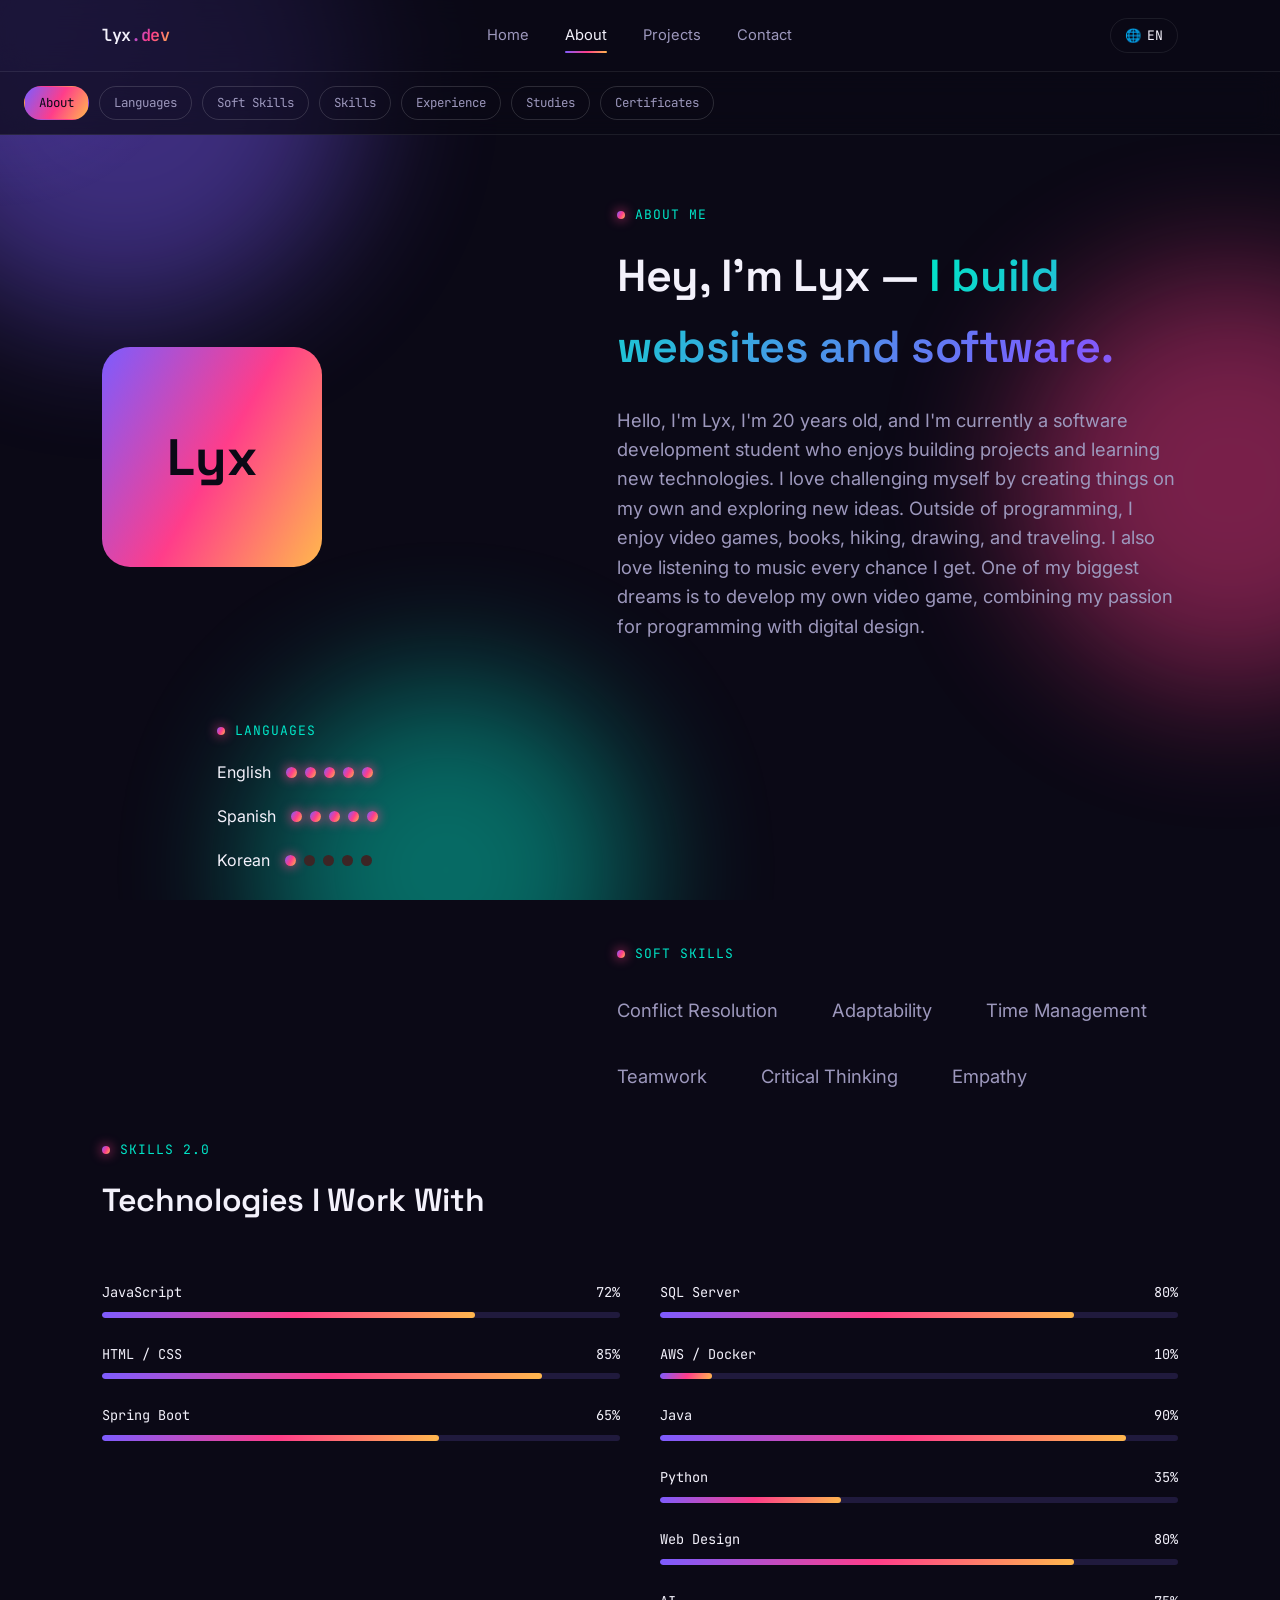
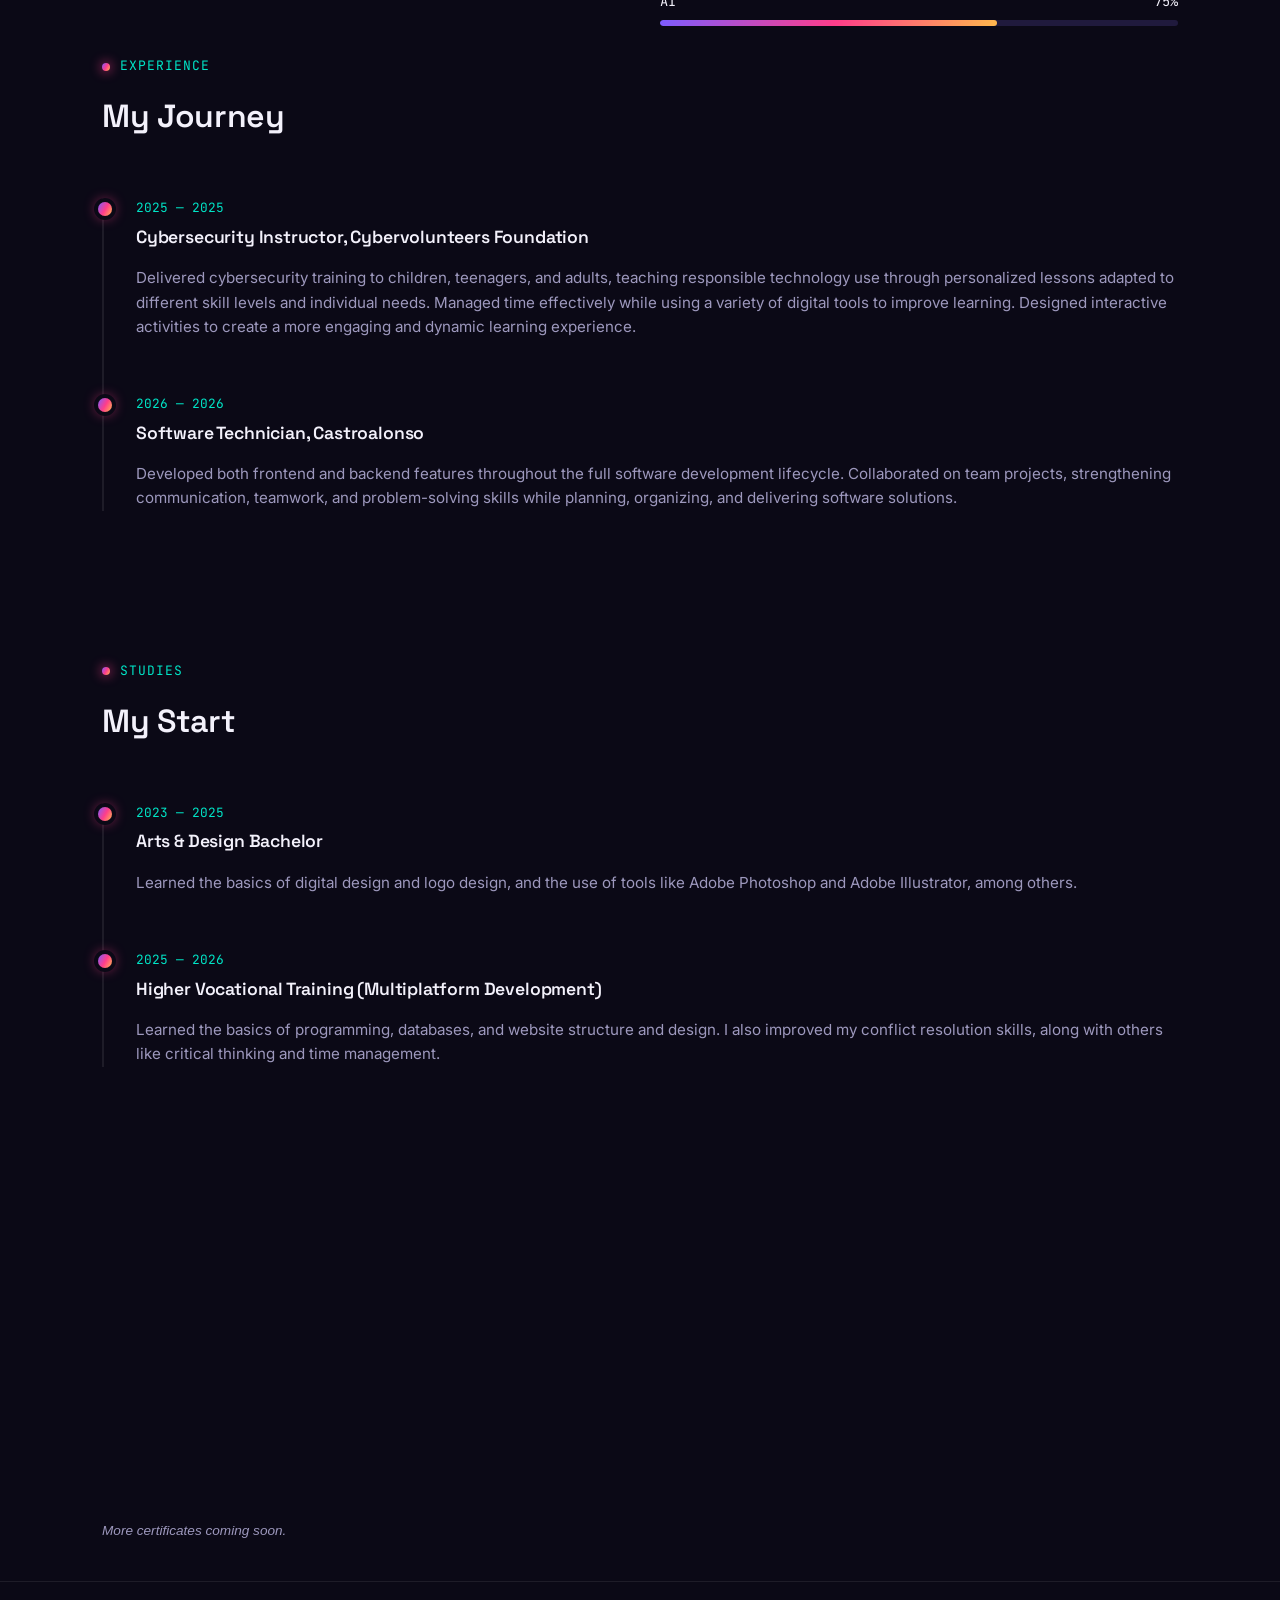
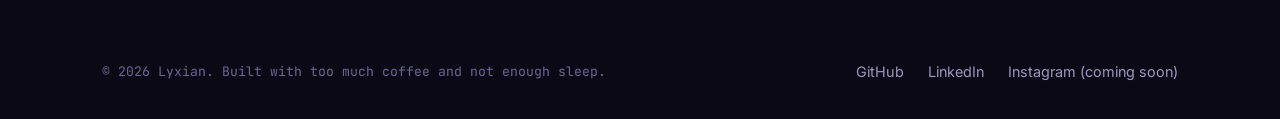
==== commit 747085a9: "Added more things in about" ====
--- a/about.html
+++ b/about.html
@@ -12,6 +12,96 @@
 		/>
 
 		<link rel="stylesheet" href="style.css" />
+
+		<style>
+			html {
+				scroll-behavior: smooth;
+			}
+			main section[id] {
+				scroll-margin-top: 90px;
+			}
+			.quick-nav {
+				position: sticky;
+				top: 0;
+				z-index: 40;
+				display: flex;
+				flex-wrap: wrap;
+				gap: 10px;
+				padding: 14px 24px;
+				margin-bottom: 12px;
+				backdrop-filter: blur(12px);
+				-webkit-backdrop-filter: blur(12px);
+				background: rgba(11, 9, 22, 0.72);
+				border-bottom: 1px solid rgba(255, 255, 255, 0.08);
+			}
+			.quick-nav a {
+				font-family: var(--font-mono);
+				font-size: 0.78rem;
+				padding: 6px 14px;
+				border-radius: 999px;
+				border: 1px solid rgba(255, 255, 255, 0.14);
+				color: var(--text-dim, #a0a0b0);
+				text-decoration: none;
+				white-space: nowrap;
+				transition: all 0.2s ease;
+			}
+			.quick-nav a:hover,
+			.quick-nav a.active {
+				color: #0b0916;
+				background: var(--gradient-main);
+				border-color: transparent;
+			}
+			.cert-grid {
+				display: grid;
+				grid-template-columns: repeat(auto-fit, minmax(240px, 1fr));
+				gap: 24px;
+				margin-top: 32px;
+			}
+			.cert-card {
+				padding: 28px;
+				border-radius: 20px;
+				border: 1px solid rgba(255, 255, 255, 0.1);
+				background: rgba(255, 255, 255, 0.03);
+				display: flex;
+				flex-direction: column;
+			}
+			.cert-icon {
+				font-size: 1.8rem;
+				margin-bottom: 12px;
+			}
+			.cert-card h3 {
+				font-size: 1.05rem;
+				margin-bottom: 8px;
+			}
+			.cert-date {
+				font-family: var(--font-mono);
+				font-size: 0.78rem;
+				color: var(--text-dim);
+				margin-bottom: 10px;
+			}
+			.cert-card p {
+				color: var(--text-dim);
+				font-size: 0.9rem;
+				margin-bottom: 18px;
+				flex-grow: 1;
+			}
+			.cert-link {
+				display: inline-block;
+				font-family: var(--font-mono);
+				font-size: 0.85rem;
+				color: inherit;
+				text-decoration: none;
+				border-bottom: 1px solid currentColor;
+				padding-bottom: 2px;
+				width: fit-content;
+			}
+			.cert-note {
+				margin-top: 20px;
+				color: var(--text-dim);
+				font-size: 0.85rem;
+				font-style: italic;
+			}
+		</style>
 	</head>
 
 	<body>
@@ -38,11 +128,22 @@
 			</div>
 		</header>
 
+		<nav class="quick-nav" aria-label="Section quick navigation">
+			<a href="#about-me" data-i18n="qnav_about">About</a>
+			<a href="#languages" data-i18n="qnav_langs">Languages</a>
+			<a href="#soft-skills" data-i18n="qnav_soft">Soft Skills</a>
+			<a href="#tech-skills" data-i18n="qnav_tech">Skills</a>
+			<a href="#experience" data-i18n="qnav_exp">Experience</a>
+			<a href="#studies" data-i18n="qnav_stu">Studies</a>
+			<a href="#certificates" data-i18n="qnav_cert">Certificates</a>
+		</nav>
+
 		<main>
 			<section
+				id="about-me"
 				class="wrap"
 				style="
-					padding-top: 80px;
+					padding-top: 40px;
 					display: grid;
 					grid-template-columns: 0.9fr 1.1fr;
 					gap: 56px;
@@ -90,7 +191,7 @@
 						One of my biggest dreams is to develop my own video game, combining my
 						passion for programming with digital design.
 					</p>
-					<div class="reveal">
+					<div class="reveal" id="languages">
 					<p class="eyebrow2" data-i18n="lang_eyebrow">Languages</p>
 
 						<p class="lead" style="max-width: 640px">
@@ -133,7 +234,7 @@
 					</h1>
 				</div>
 
-				<div class="reveal">
+				<div class="reveal" id="soft-skills">
 					<p class="eyebrow3" data-i18n="others_eyebrow">Soft Skills</p>
 					<div class="skills-grid">
 					<p class="lead" style="max-width: 640px" data-i18n="skills1_lead">Conflict Resolution</p>
@@ -148,7 +249,7 @@
 				</div>
 
 			</section>
-			<section class="wrap">
+			<section class="wrap" id="tech-skills">
 				<div class="section-head reveal">
 					<p class="eyebrow" data-i18n="skills_eyebrow">SKILLS 2.0</p>
 					<h2 style="font-size: 2rem" data-i18n="skills_title">
@@ -307,7 +408,7 @@
 				</div>
 			</section>
 
-			<section class="wrap">
+			<section class="wrap" id="experience">
 				<div class="section-head reveal">
 					<p class="eyebrow" data-i18n="exp_eyebrow">EXPERIENCE</p>
 					<h2 style="font-size: 2rem" data-i18n="exp_title">My Journey</h2>
@@ -360,7 +461,7 @@
 			</section>
 
 
-			<section class="wrap2">
+			<section class="wrap2" id="studies">
 				<div class="section-head reveal">
 					<p class="eyebrow" data-i18n="stu_eyebrow">STUDIES</p>
 					<h2 style="font-size: 2rem" data-i18n="stu_title">My Start</h2>
@@ -404,6 +505,38 @@
 						</p>
 					</div>
 				</div>
+			</section>
+			<section class="wrap" id="certificates">
+				<div class="section-head reveal">
+					<p class="eyebrow" data-i18n="cert_eyebrow">CERTIFICATES &amp; EXTRAS</p>
+					<h2 style="font-size: 2rem" data-i18n="cert_title">
+						Certificates &amp; Achievements
+					</h2>
+				</div>
+
+				<div class="cert-grid reveal">
+					<div class="cert-card">
+						<div class="cert-icon">🏆</div>
+						<h3 data-i18n="cert1_title">Contest Participation</h3>
+						<div class="cert-date">2026</div>
+						<p data-i18n="cert1_desc">
+							Certificate of participation in a programming contest.
+							Replace this text with the real contest name and details.
+						</p>
+						<a
+							href="certificates/contest-participation.pdf"
+							target="_blank"
+							rel="noopener"
+							class="cert-link"
+							data-i18n="cert_view"
+							>View PDF →</a
+						>
+					</div>
+				</div>
+
+				<p class="cert-note" data-i18n="cert_note">
+					More certificates coming soon.
+				</p>
 			</section>
 		</main>
 
@@ -441,6 +574,30 @@
 
 				obs.observe(bar);
 			});
+
+			
+			const navLinks = document.querySelectorAll(".quick-nav a");
+			const navSections = Array.from(navLinks)
+				.map((link) => document.querySelector(link.getAttribute("href")))
+				.filter(Boolean);
+
+			const navObs = new IntersectionObserver(
+				(entries) => {
+					entries.forEach((entry) => {
+						const link = document.querySelector(
+							`.quick-nav a[href="#${entry.target.id}"]`,
+						);
+						if (!link) return;
+						if (entry.isIntersecting) {
+							navLinks.forEach((l) => l.classList.remove("active"));
+							link.classList.add("active");
+						}
+					});
+				},
+				{ rootMargin: "-100px 0px -70% 0px" },
+			);
+
+			navSections.forEach((section) => navObs.observe(section));
 		</script>
 	</body>
 </html>
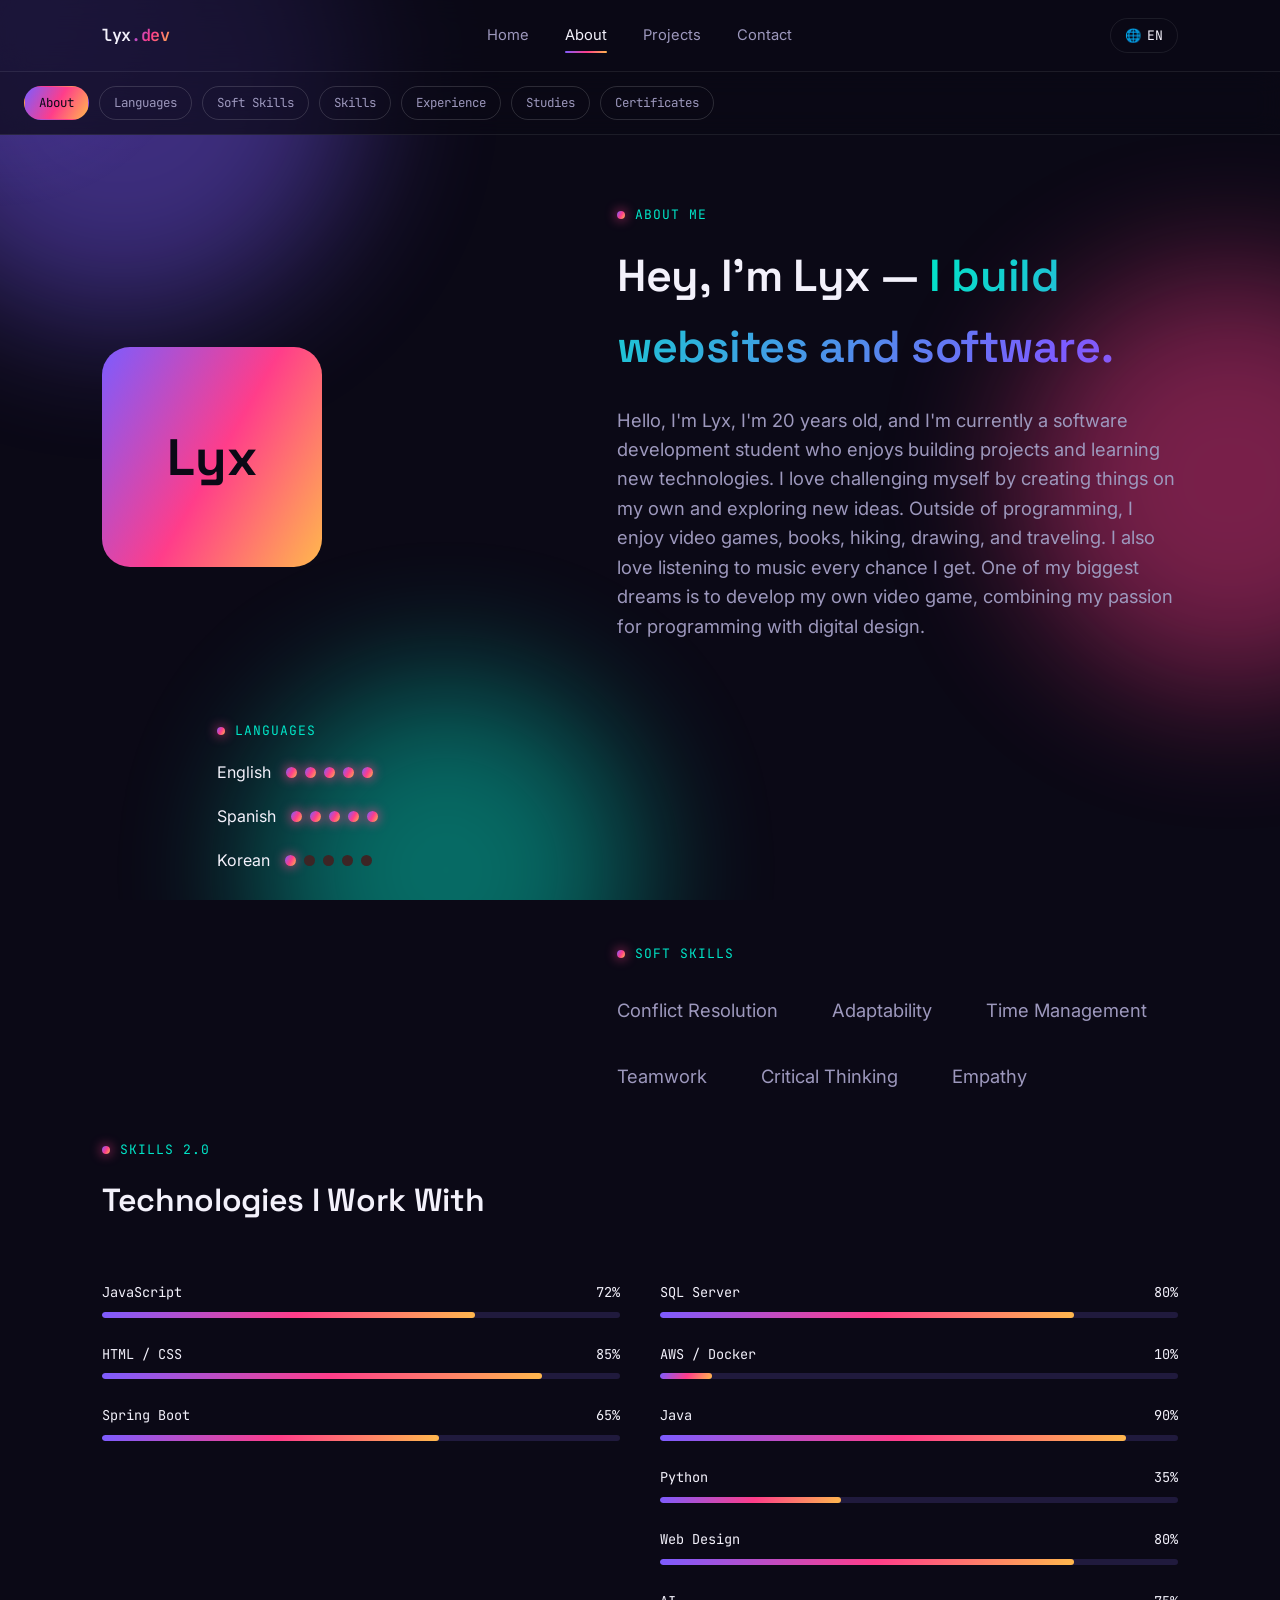
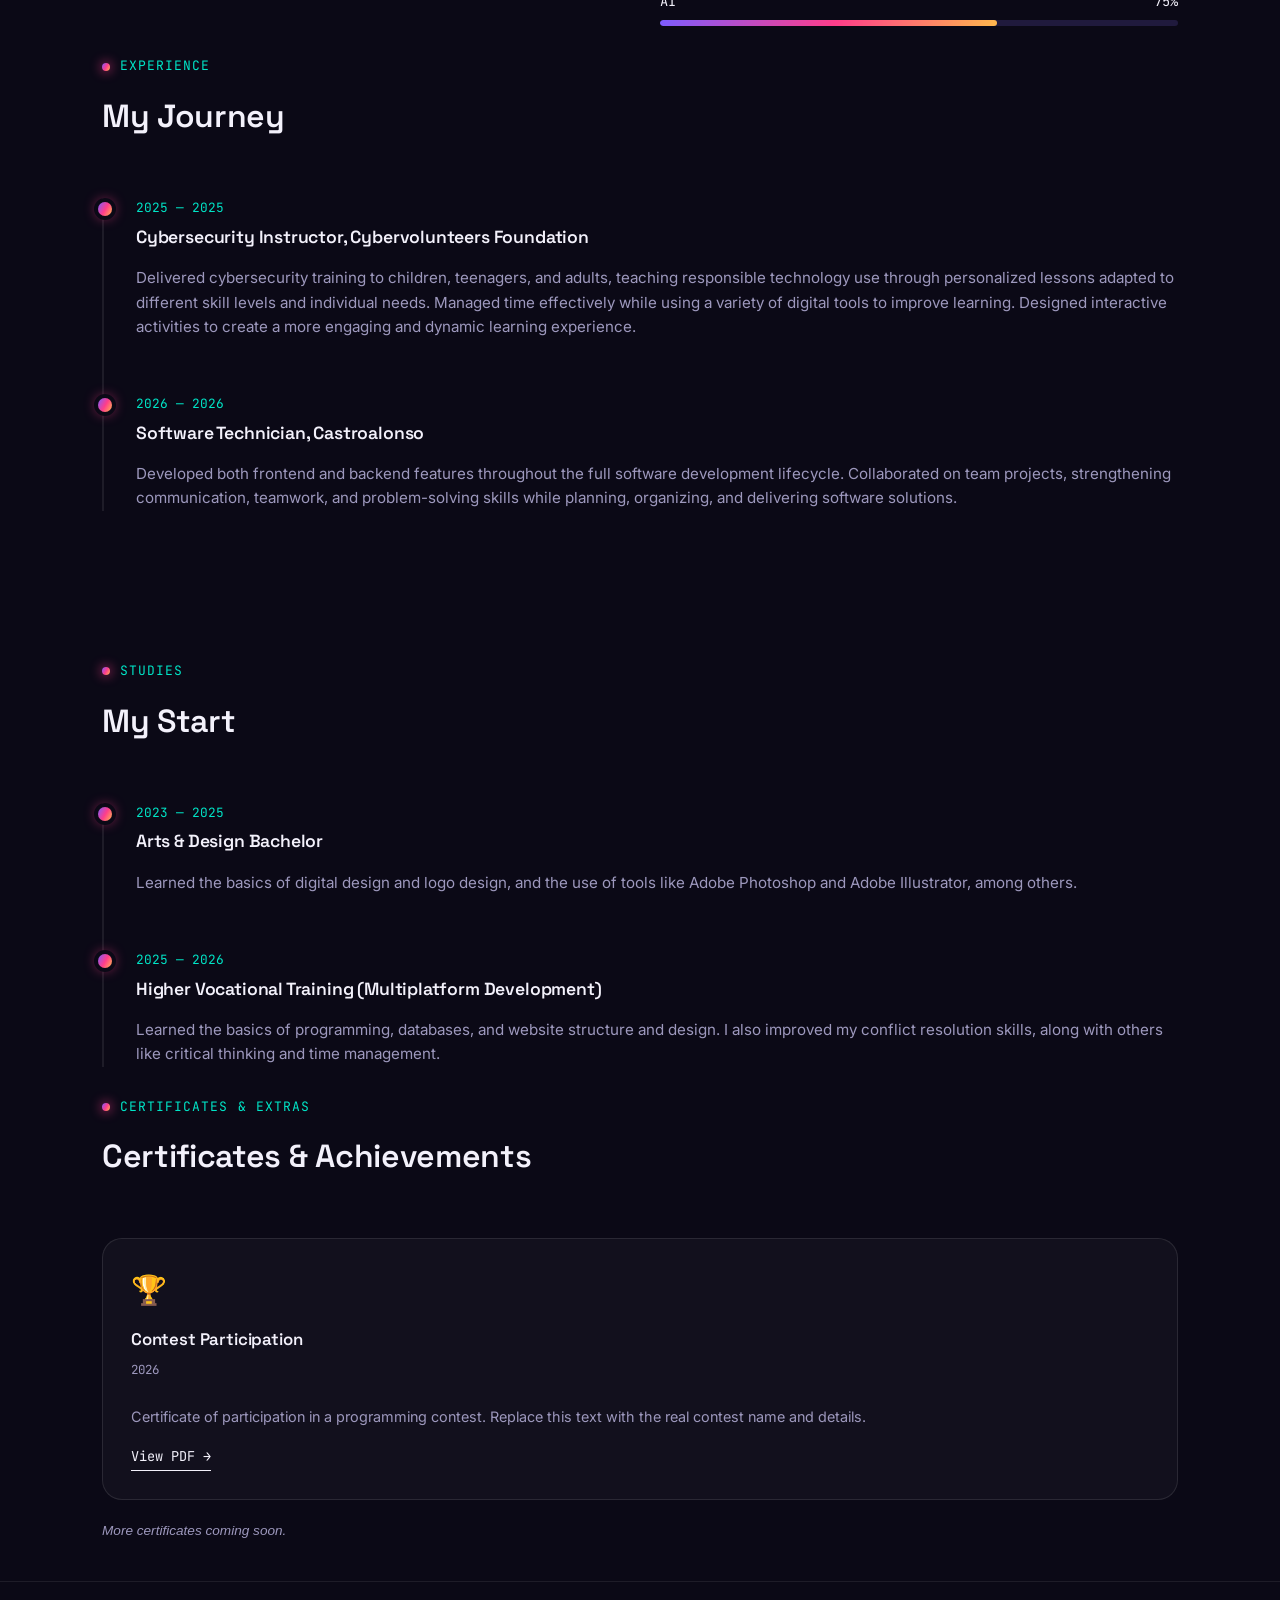
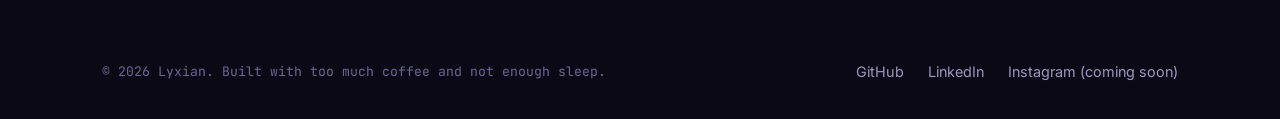
==== commit 0ff98bf7: "Translations" ====
--- a/about.html
+++ b/about.html
@@ -13,95 +13,6 @@
 
 		<link rel="stylesheet" href="style.css" />
 
-		<style>
-			html {
-				scroll-behavior: smooth;
-			}
-			main section[id] {
-				scroll-margin-top: 90px;
-			}
-			.quick-nav {
-				position: sticky;
-				top: 0;
-				z-index: 40;
-				display: flex;
-				flex-wrap: wrap;
-				gap: 10px;
-				padding: 14px 24px;
-				margin-bottom: 12px;
-				backdrop-filter: blur(12px);
-				-webkit-backdrop-filter: blur(12px);
-				background: rgba(11, 9, 22, 0.72);
-				border-bottom: 1px solid rgba(255, 255, 255, 0.08);
-			}
-			.quick-nav a {
-				font-family: var(--font-mono);
-				font-size: 0.78rem;
-				padding: 6px 14px;
-				border-radius: 999px;
-				border: 1px solid rgba(255, 255, 255, 0.14);
-				color: var(--text-dim, #a0a0b0);
-				text-decoration: none;
-				white-space: nowrap;
-				transition: all 0.2s ease;
-			}
-			.quick-nav a:hover,
-			.quick-nav a.active {
-				color: #0b0916;
-				background: var(--gradient-main);
-				border-color: transparent;
-			}
-			.cert-grid {
-				display: grid;
-				grid-template-columns: repeat(auto-fit, minmax(240px, 1fr));
-				gap: 24px;
-				margin-top: 32px;
-			}
-			.cert-card {
-				padding: 28px;
-				border-radius: 20px;
-				border: 1px solid rgba(255, 255, 255, 0.1);
-				background: rgba(255, 255, 255, 0.03);
-				display: flex;
-				flex-direction: column;
-			}
-			.cert-icon {
-				font-size: 1.8rem;
-				margin-bottom: 12px;
-			}
-			.cert-card h3 {
-				font-size: 1.05rem;
-				margin-bottom: 8px;
-			}
-			.cert-date {
-				font-family: var(--font-mono);
-				font-size: 0.78rem;
-				color: var(--text-dim);
-				margin-bottom: 10px;
-			}
-			.cert-card p {
-				color: var(--text-dim);
-				font-size: 0.9rem;
-				margin-bottom: 18px;
-				flex-grow: 1;
-			}
-			.cert-link {
-				display: inline-block;
-				font-family: var(--font-mono);
-				font-size: 0.85rem;
-				color: inherit;
-				text-decoration: none;
-				border-bottom: 1px solid currentColor;
-				padding-bottom: 2px;
-				width: fit-content;
-			}
-			.cert-note {
-				margin-top: 20px;
-				color: var(--text-dim);
-				font-size: 0.85rem;
-				font-style: italic;
-			}
-		</style>
 	</head>
 
 	<body>
--- a/style.css
+++ b/style.css
@@ -406,6 +406,96 @@
 	cursor: pointer;
 }
 
+
+/*---------About nav---------*/
+html {
+				scroll-behavior: smooth;
+			}
+			main section[id] {
+				scroll-margin-top: 90px;
+			}
+			.quick-nav {
+				position: sticky;
+				top: 0;
+				z-index: 40;
+				display: flex;
+				flex-wrap: wrap;
+				gap: 10px;
+				padding: 14px 24px;
+				margin-bottom: 12px;
+				backdrop-filter: blur(12px);
+				-webkit-backdrop-filter: blur(12px);
+				background: rgba(11, 9, 22, 0.72);
+				border-bottom: 1px solid rgba(255, 255, 255, 0.08);
+			}
+			.quick-nav a {
+				font-family: var(--font-mono);
+				font-size: 0.78rem;
+				padding: 6px 14px;
+				border-radius: 999px;
+				border: 1px solid rgba(255, 255, 255, 0.14);
+				color: var(--text-dim, #a0a0b0);
+				text-decoration: none;
+				white-space: nowrap;
+				transition: all 0.2s ease;
+			}
+			.quick-nav a:hover,
+			.quick-nav a.active {
+				color: #0b0916;
+				background: var(--gradient-main);
+				border-color: transparent;
+			}
+			.cert-grid {
+				display: grid;
+				grid-template-columns: repeat(auto-fit, minmax(240px, 1fr));
+				gap: 24px;
+				margin-top: 32px;
+			}
+			.cert-card {
+				padding: 28px;
+				border-radius: 20px;
+				border: 1px solid rgba(255, 255, 255, 0.1);
+				background: rgba(255, 255, 255, 0.03);
+				display: flex;
+				flex-direction: column;
+			}
+			.cert-icon {
+				font-size: 1.8rem;
+				margin-bottom: 12px;
+			}
+			.cert-card h3 {
+				font-size: 1.05rem;
+				margin-bottom: 8px;
+			}
+			.cert-date {
+				font-family: var(--font-mono);
+				font-size: 0.78rem;
+				color: var(--text-dim);
+				margin-bottom: 10px;
+			}
+			.cert-card p {
+				color: var(--text-dim);
+				font-size: 0.9rem;
+				margin-bottom: 18px;
+				flex-grow: 1;
+			}
+			.cert-link {
+				display: inline-block;
+				font-family: var(--font-mono);
+				font-size: 0.85rem;
+				color: inherit;
+				text-decoration: none;
+				border-bottom: 1px solid currentColor;
+				padding-bottom: 2px;
+				width: fit-content;
+			}
+			.cert-note {
+				margin-top: 20px;
+				color: var(--text-dim);
+				font-size: 0.85rem;
+				font-style: italic;
+			}
+
 /* -----------Language switcher---------- */
 .lang-switcher {
 	position: relative;
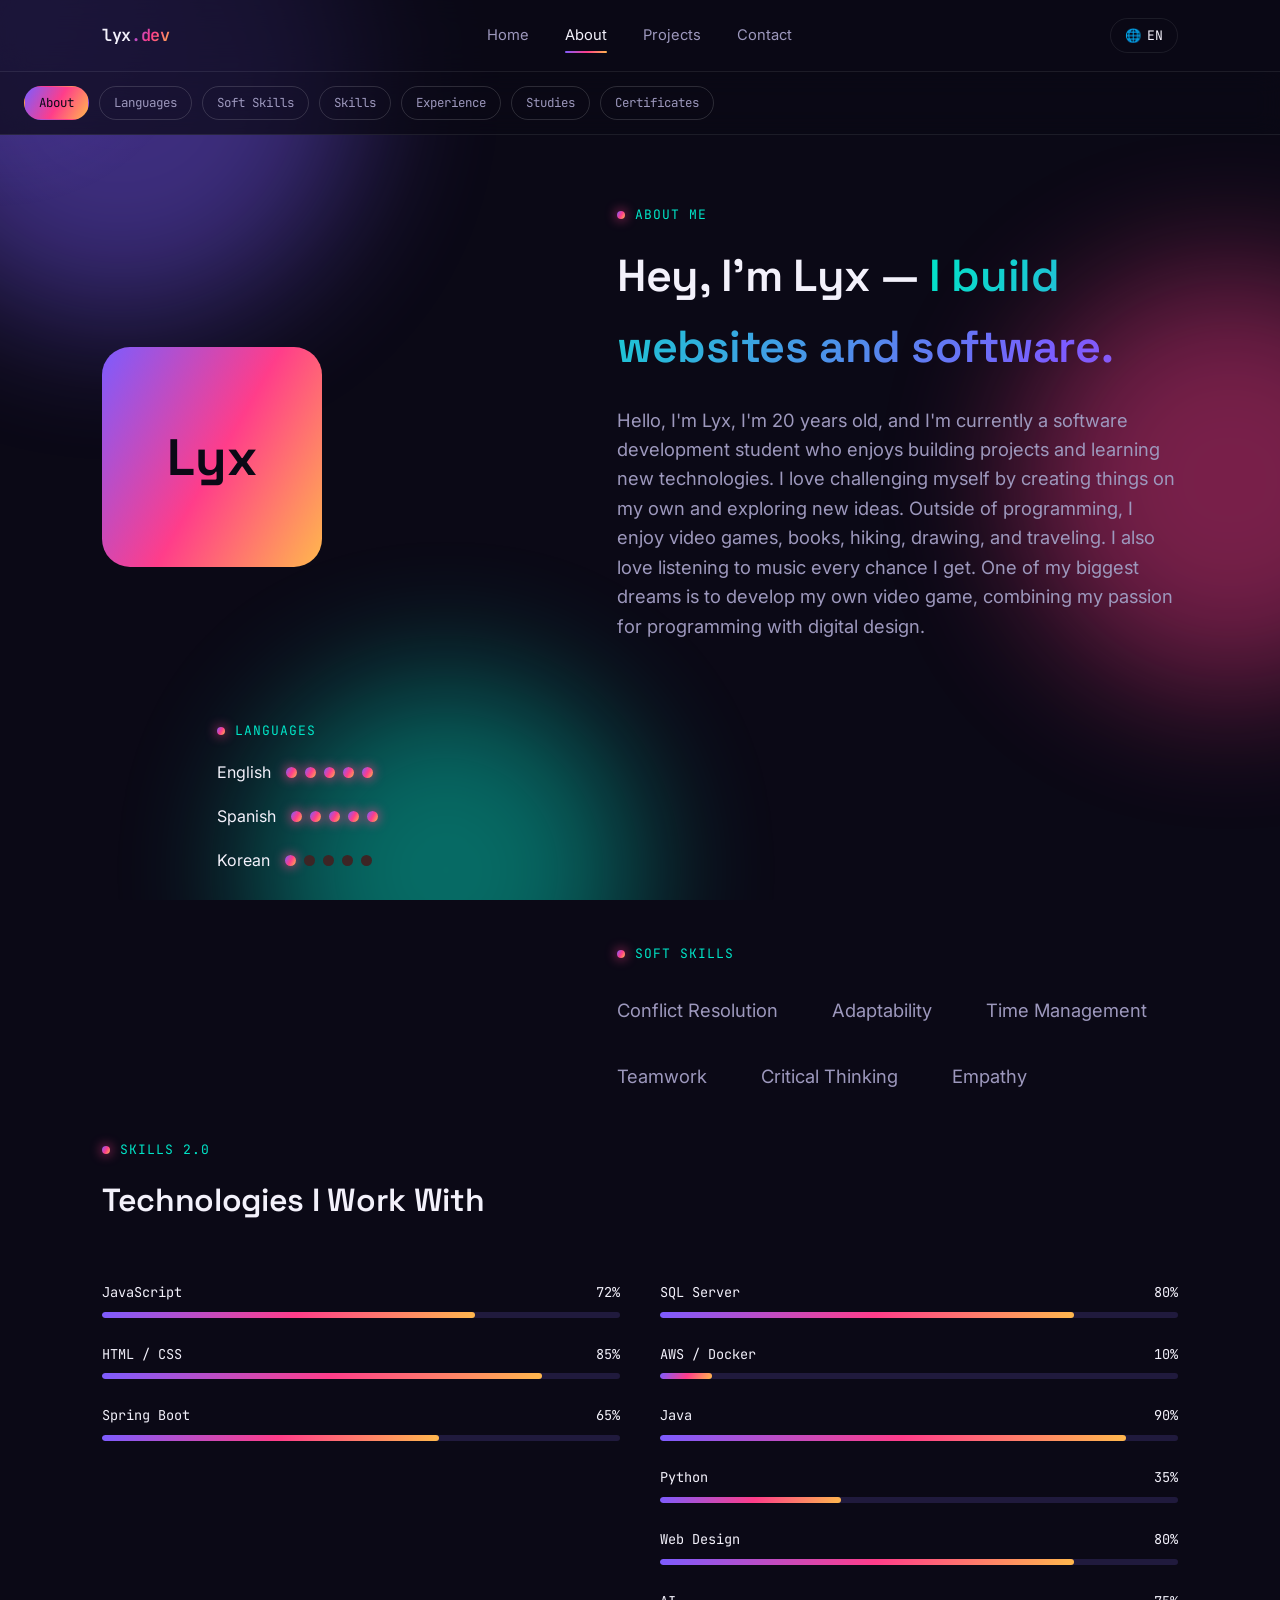
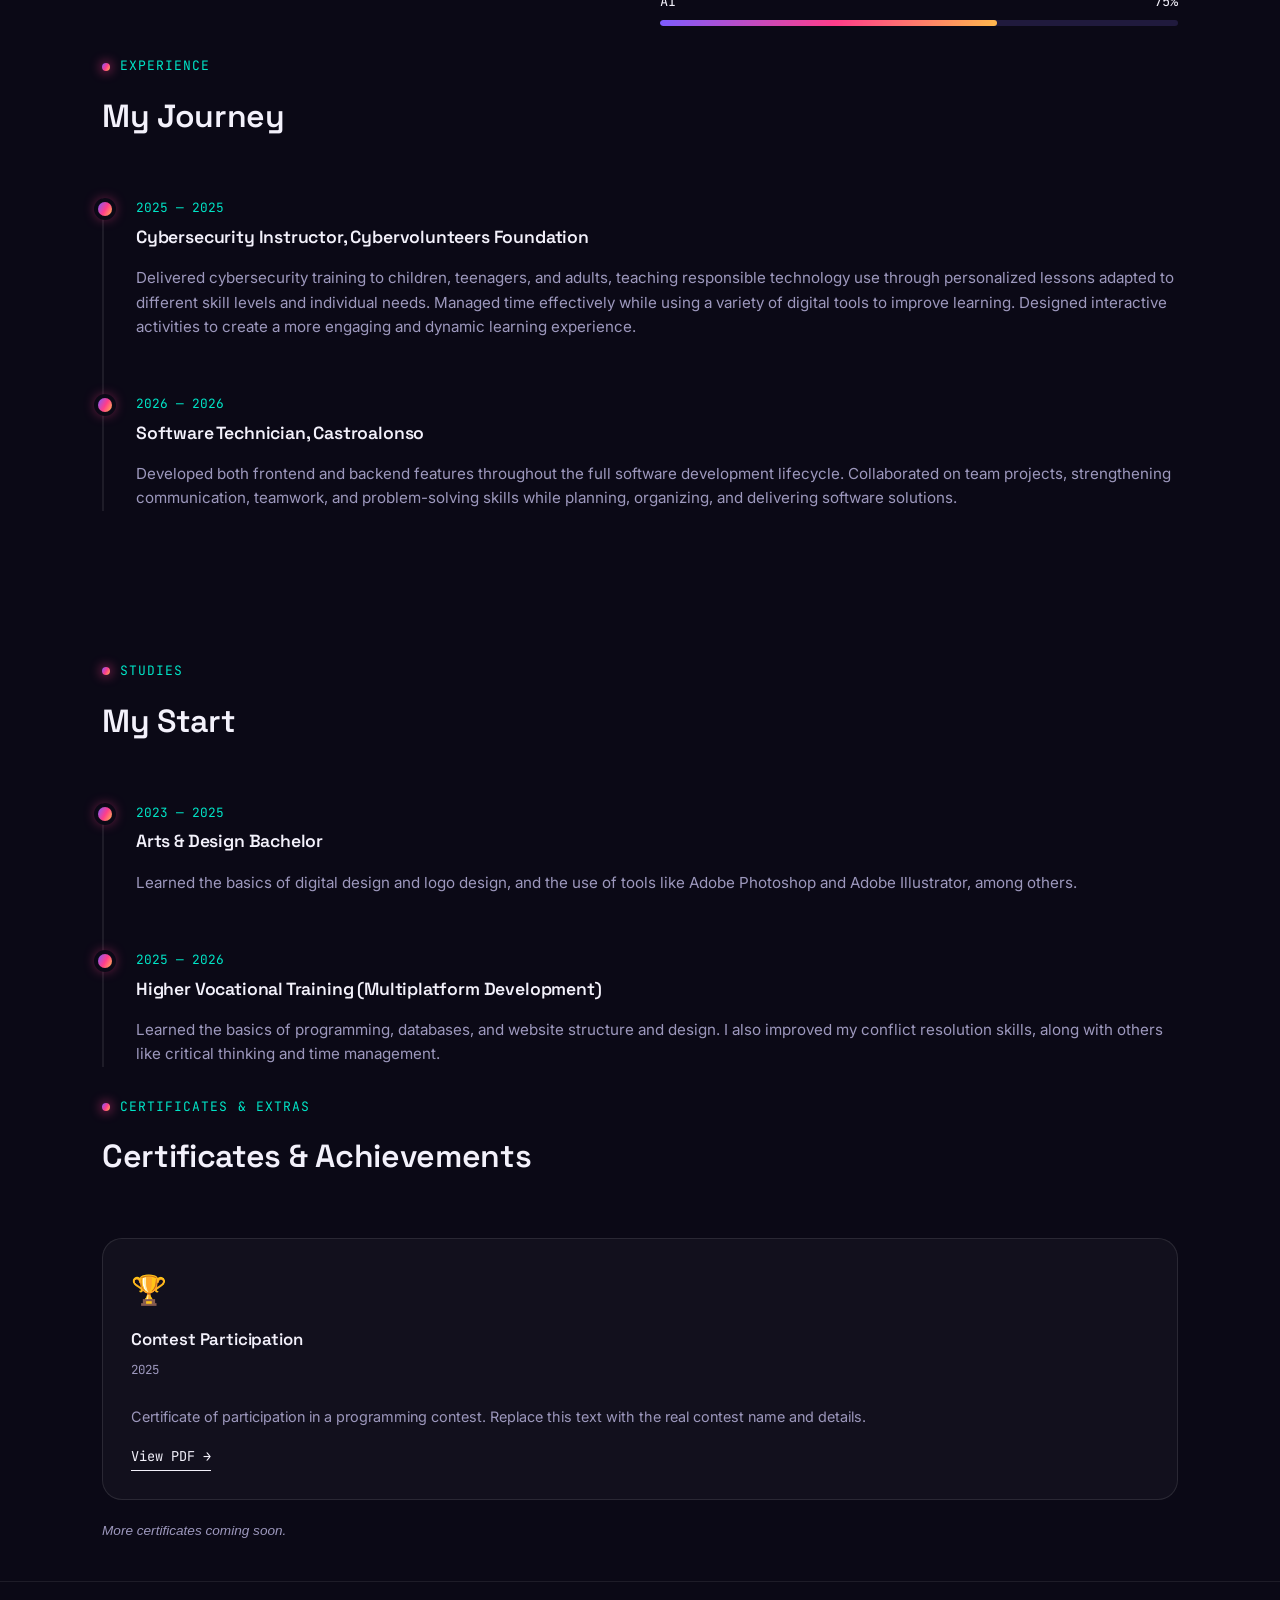
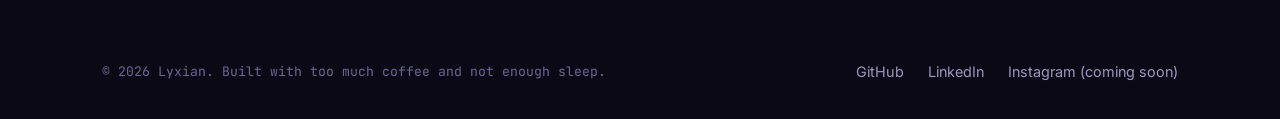
==== commit d2ab1af1: "Changed year" ====
--- a/about.html
+++ b/about.html
@@ -429,13 +429,12 @@
 					<div class="cert-card">
 						<div class="cert-icon">🏆</div>
 						<h3 data-i18n="cert1_title">Contest Participation</h3>
-						<div class="cert-date">2026</div>
+						<div class="cert-date">2025</div>
 						<p data-i18n="cert1_desc">
-							Certificate of participation in a programming contest.
-							Replace this text with the real contest name and details.
+							Certificate of participation in a Arduino contest
 						</p>
 						<a
-							href="certificates/contest-participation.pdf"
+							href="./Files/2026 Certificado de participación Olimpiada IES nº1, CITIPA-COIIPA (2).pdf"
 							target="_blank"
 							rel="noopener"
 							class="cert-link"
